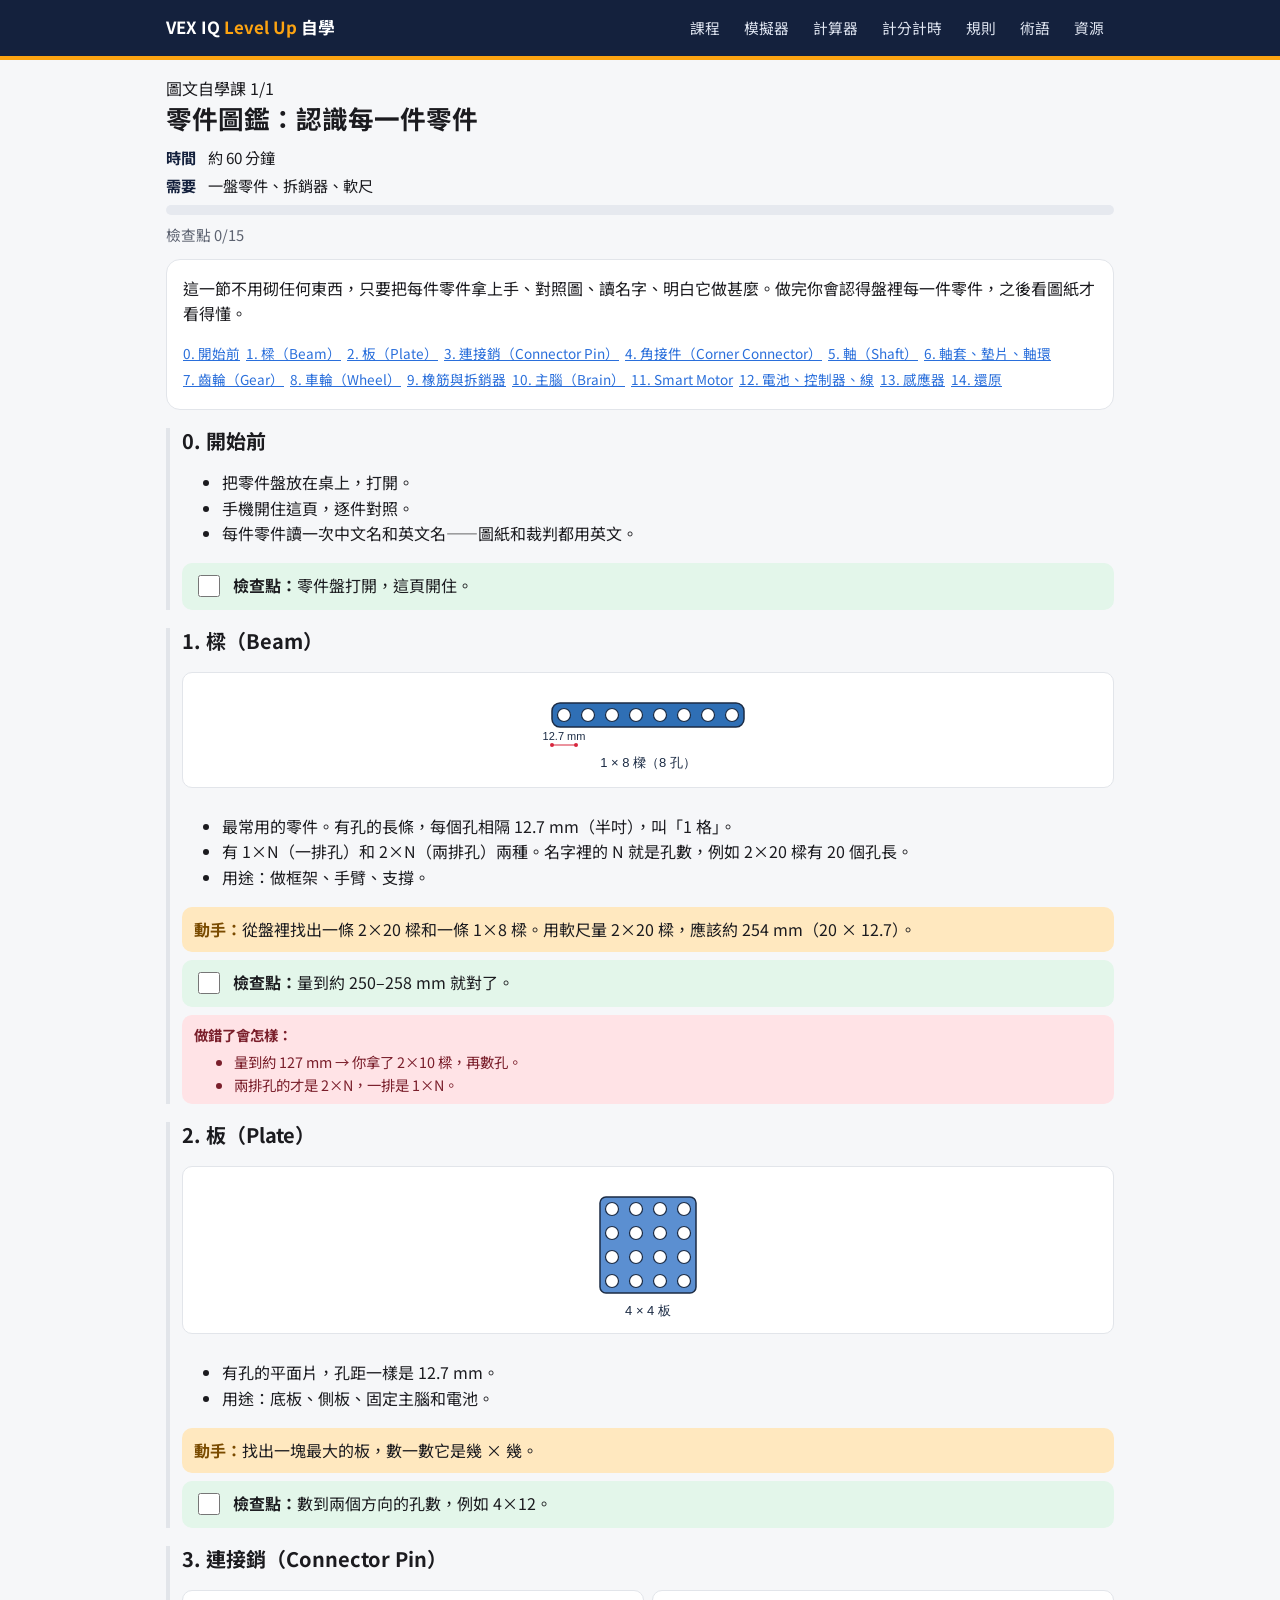
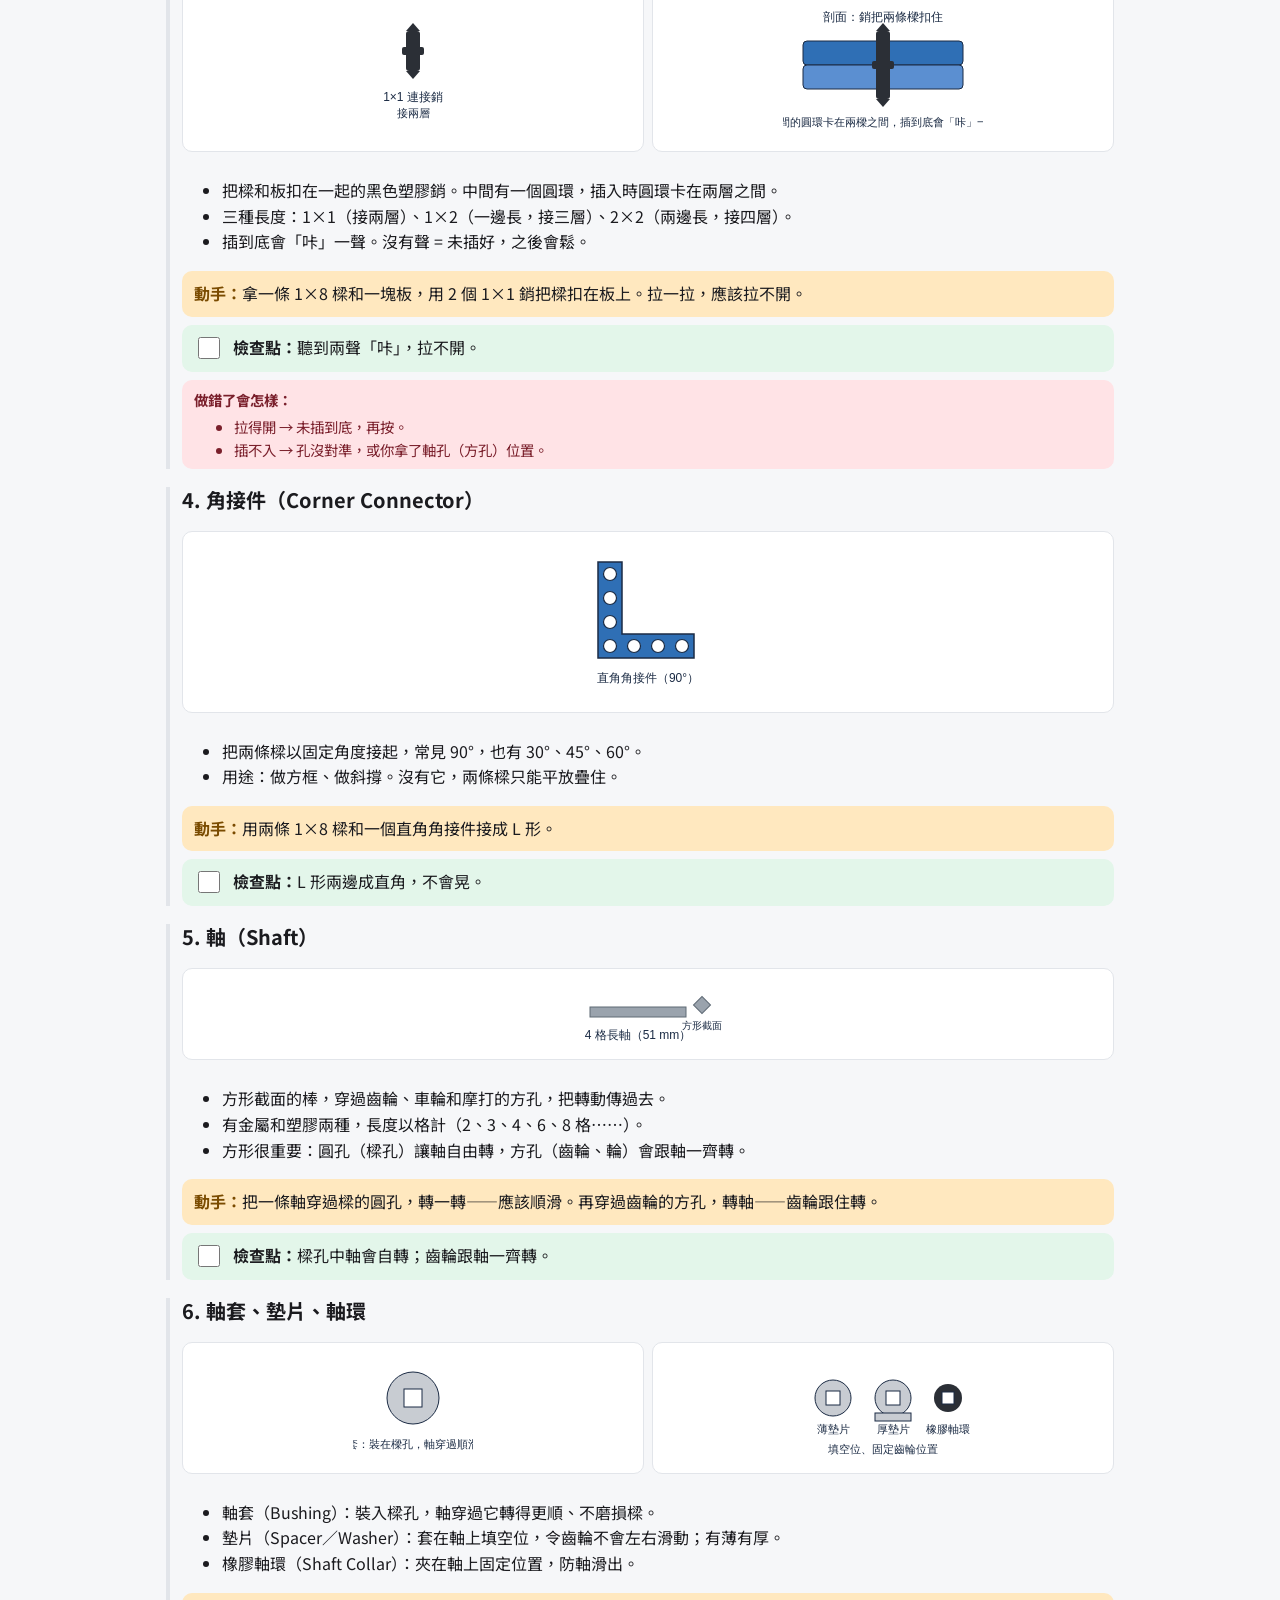
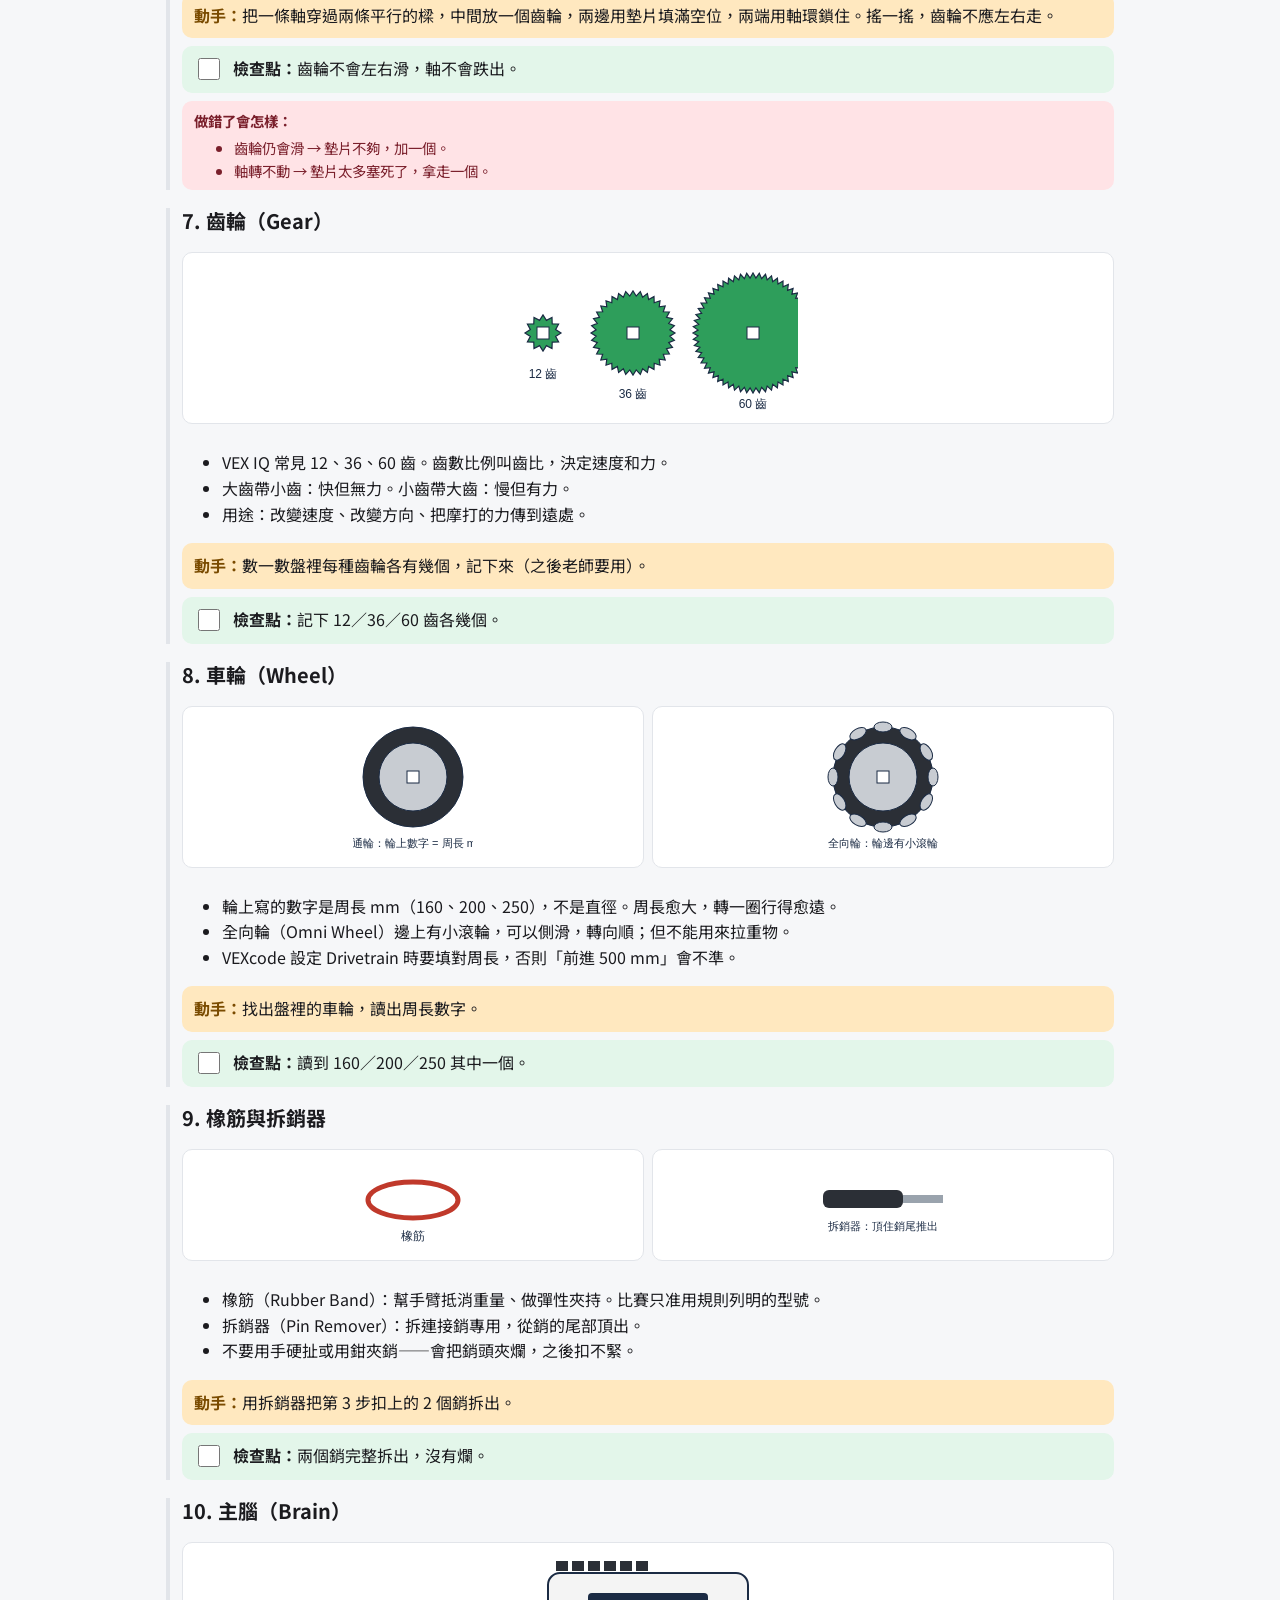
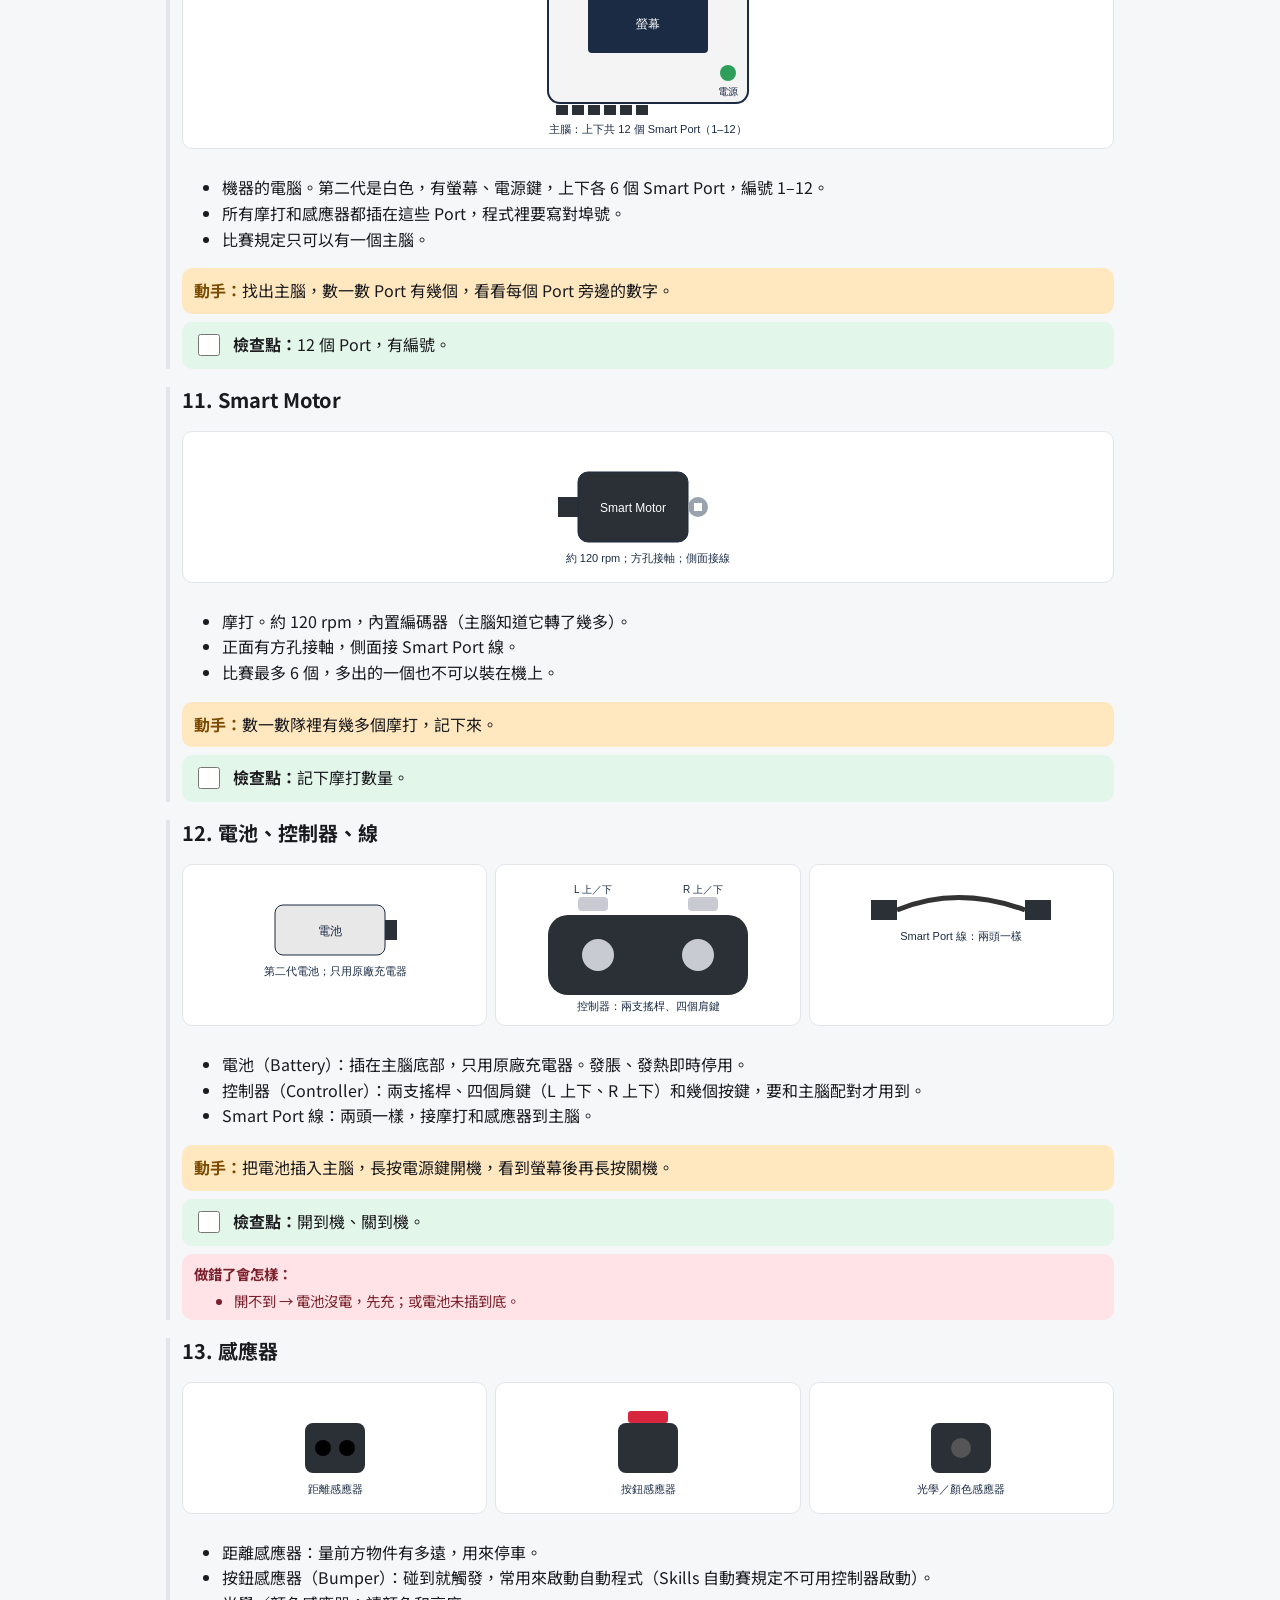
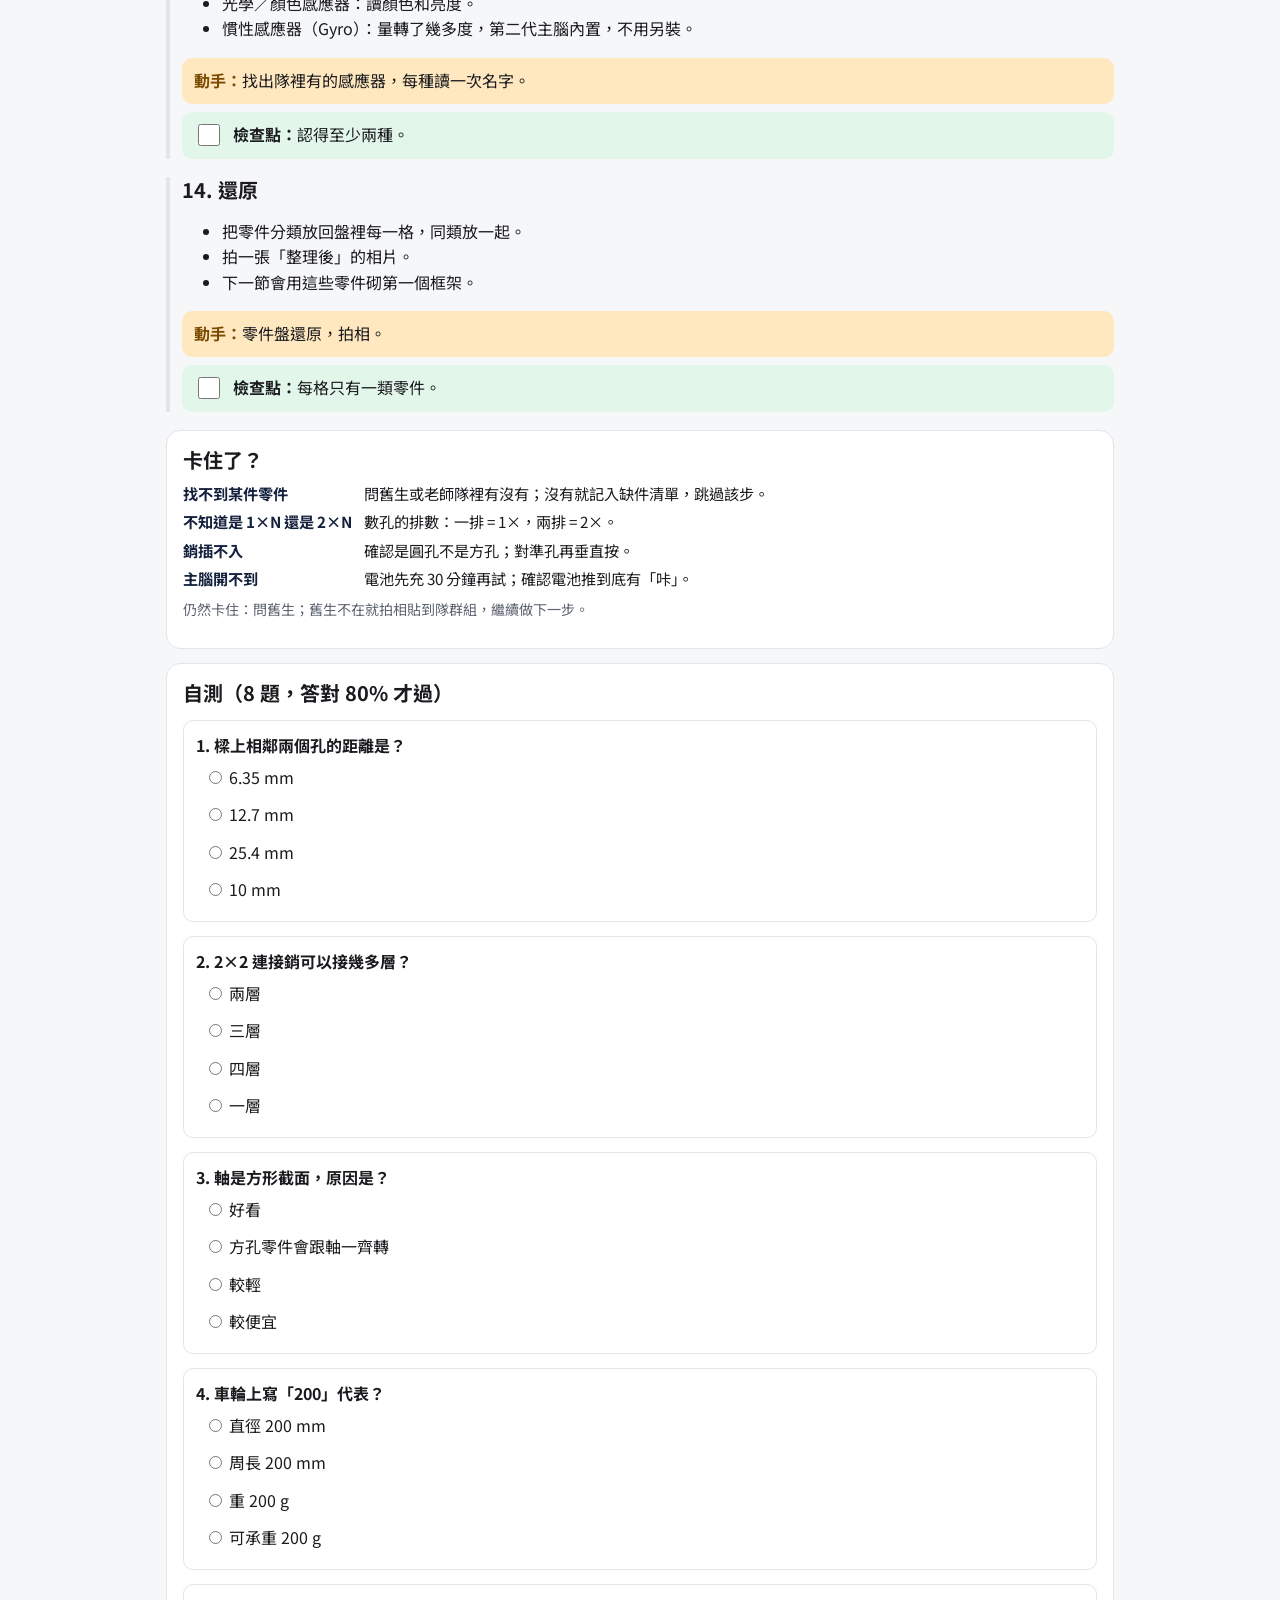
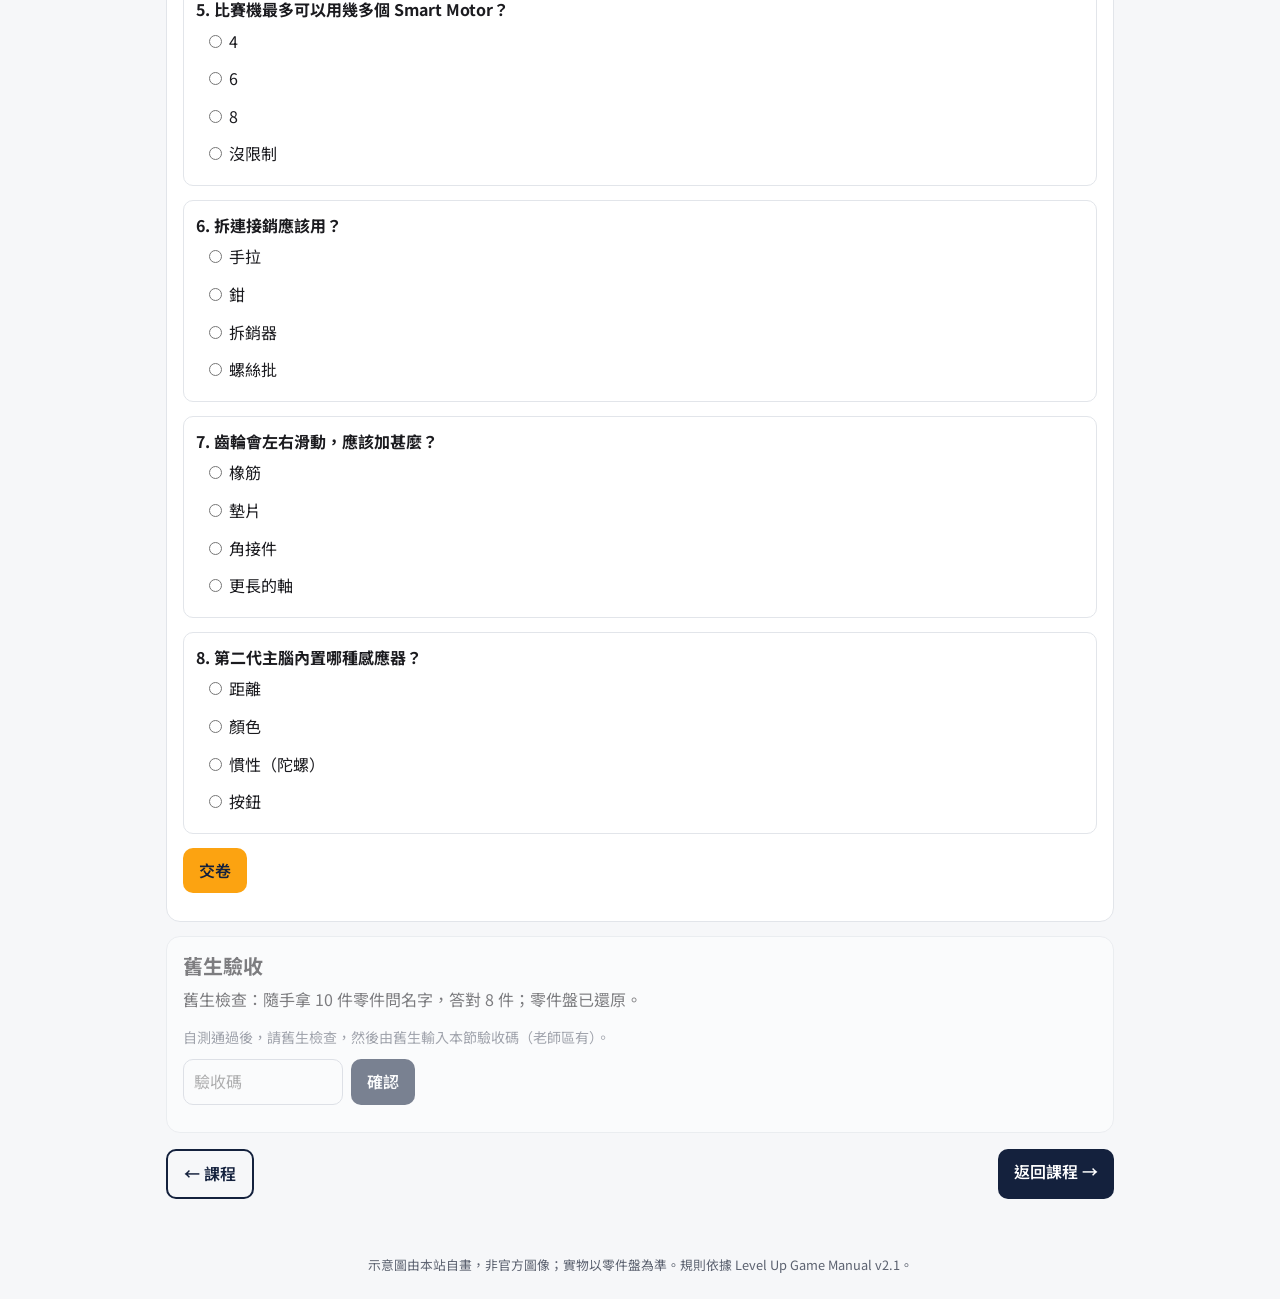
==== guide.html @ 44c91672 "圖文自學課樣板：第 1 節零件圖鑑（SVG 示意圖、檢查點、常見錯誤、自測、驗收碼解鎖）、AI 助教提示詞 Co-Authored-By: Claude Fable 5.1 <noreply@anth" ====
<!DOCTYPE html>
<html lang="zh-Hant">
<head>
<meta charset="utf-8">
<meta name="viewport" content="width=device-width, initial-scale=1">
<title>圖文自學課 · VEX IQ Level Up 自學</title>
<link rel="preconnect" href="https://fonts.googleapis.com">
<link href="https://fonts.googleapis.com/css2?family=Noto+Sans+TC:wght@400;600;800&display=swap" rel="stylesheet">
<link rel="stylesheet" href="assets/style.css">
<style>
.sec { border-left: 4px solid var(--line); padding-left: 12px; margin: 18px 0; }
.sec.done { border-color: var(--ok); }
.fig { background: #fff; border: 1px solid var(--line); border-radius: 10px; padding: 10px; margin: 10px 0; }
.fig img { max-width: 100%; display: block; margin: auto; border-radius: 6px; }
.fig .cap { font-size: .8rem; color: var(--muted); text-align: center; margin-top: 4px; }
.figrow { display: grid; grid-template-columns: 1fr; gap: 8px; }
@media (min-width: 640px) { .figrow.n2 { grid-template-columns: 1fr 1fr; } .figrow.n3 { grid-template-columns: 1fr 1fr 1fr; } }
.task { background: var(--yellow-soft); border-radius: 10px; padding: 10px 12px; margin: 8px 0; }
.task b { color: #7a4b00; }
.chk { display: flex; gap: 10px; align-items: flex-start; background: #e3f6ea; border-radius: 10px; padding: 10px 12px; margin: 8px 0; }
.chk input { width: 22px; height: 22px; margin-top: 2px; accent-color: var(--ok); flex-shrink: 0; }
.wrong { font-size: .9rem; color: #7a1f2b; background: #ffe3e6; border-radius: 10px; padding: 8px 12px; margin: 8px 0; }
.quiz-q { margin: 14px 0; padding: 12px; border: 1px solid var(--line); border-radius: 10px; background: #fff; }
.quiz-q label { display: block; padding: 6px 8px; border-radius: 8px; cursor: pointer; }
.quiz-q label:hover { background: #f1f3f7; }
.quiz-q.right { border-color: var(--ok); } .quiz-q.wrongq { border-color: var(--red); }
.quiz-q .exp { font-size: .9rem; color: var(--muted); margin-top: 6px; display: none; }
.quiz-q.graded .exp { display: block; }
.locked { opacity: .55; pointer-events: none; }
.badge { display: inline-block; background: var(--ok); color: #fff; border-radius: 999px; padding: 2px 10px; font-size: .85rem; }
details summary { cursor: pointer; font-weight: 600; }
.toc a { display: inline-block; margin: 2px 6px 2px 0; font-size: .85rem; }
</style>
</head>
<body>
<header id="topbar" class="topbar"></header>
<main id="page"></main>
<footer>示意圖由本站自畫，非官方圖像；實物以零件盤為準。規則依據 Level Up Game Manual v2.1。</footer>
<script src="assets/app.js"></script>
<script src="assets/parts-svg.js"></script>
<script src="assets/guide-data.js"></script>
<script>
(function () {
  var S = VQ.store, esc = VQ.esc;
  var id = new URLSearchParams(location.search).get('id') || 'g1';
  var G = null, gi = 0;
  GUIDE.forEach(function (g, i) { if (g.id === id) { G = g; gi = i; } });
  if (!G) { G = GUIDE[0]; gi = 0; id = G.id; }
  var pfx = 'guide.' + id + '.';
  document.title = esc(G.title) + ' · VEX IQ 自學';

  function fig(spec, cap) {
    if (!spec) return '';
    var fn = PSVG[spec[0]]; if (!fn) return '';
    return '<div class="fig">' + fn.apply(null, spec.slice(1)) + (cap ? '<div class="cap">' + esc(cap) + '</div>' : '') + '</div>';
  }
  function photo(name) {
    if (!name) return '';
    var src = 'images/' + id + '/' + name + '.jpg';
    return '<div class="fig photo" data-src="' + src + '" style="display:none"><img alt="實物相"><div class="cap">實物相</div></div>';
  }

  var done = 0;
  var html = '<span class="phase-tag">圖文自學課 ' + (gi + 1) + '/' + GUIDE.length + '</span><h1>' + esc(G.title) + '</h1>' +
    '<div class="kv"><b>時間</b><span>' + esc(G.time) + '</span><b>需要</b><span>' + esc(G.needs) + '</span></div>' +
    '<div class="progress-bar"><div id="pbar"></div></div><p class="muted" id="ptext"></p>' +
    '<section class="card"><p>' + esc(G.intro) + '</p><div class="toc">' + G.sections.map(function (s, i) { return '<a href="#s' + i + '">' + esc(s.h) + '</a>'; }).join('') + '</div></section>';

  G.sections.forEach(function (s, i) {
    var d = S.get(pfx + 'sec' + i, false); if (d) done++;
    var figs = [s.svg, s.svg2, s.svg3].filter(Boolean);
    html += '<section class="sec' + (d ? ' done' : '') + '" id="s' + i + '"><h2>' + esc(s.h) + '</h2>';
    if (figs.length) html += '<div class="figrow n' + figs.length + '">' + figs.map(function (f) { return fig(f); }).join('') + '</div>';
    html += photo(s.img);
    html += '<ul>' + (s.body || []).map(function (b) { return '<li>' + esc(b) + '</li>'; }).join('') + '</ul>';
    if (s.task) html += '<div class="task"><b>動手：</b>' + esc(s.task) + '</div>';
    html += '<div class="chk"><input type="checkbox" id="c' + i + '" data-i="' + i + '"' + (d ? ' checked' : '') + '><label for="c' + i + '"><b>檢查點：</b>' + esc(s.check) + '</label></div>';
    if (s.wrong) html += '<div class="wrong"><b>做錯了會怎樣：</b><ul style="margin:4px 0 0">' + s.wrong.map(function (w) { return '<li>' + esc(w) + '</li>'; }).join('') + '</ul></div>';
    html += '</section>';
  });

  html += '<section class="card"><h2>卡住了？</h2><div class="kv">' + G.stuck.map(function (k) { return '<b>' + esc(k[0]) + '</b><span>' + esc(k[1]) + '</span>'; }).join('') + '</div><p class="small muted" style="margin-top:8px">仍然卡住：問舊生；舊生不在就拍相貼到隊群組，繼續做下一步。</p></section>';

  // 自測
  var quizPassed = S.get(pfx + 'quiz', 0) >= 80;
  html += '<section class="card" id="quiz"><h2>自測（' + G.quiz.length + ' 題，答對 80% 才過）' + (quizPassed ? ' <span class="badge">已通過 ' + S.get(pfx + 'quiz', 0) + '%</span>' : '') + '</h2>';
  G.quiz.forEach(function (q, qi) {
    html += '<div class="quiz-q" data-q="' + qi + '"><b>' + (qi + 1) + '. ' + esc(q.q) + '</b>' + q.a.map(function (a, ai) { return '<label><input type="radio" name="q' + qi + '" value="' + ai + '"> ' + esc(a) + '</label>'; }).join('') + '<div class="exp"></div></div>';
  });
  html += '<div class="btnrow"><button class="btn yellow" id="grade">交卷</button><button class="btn ghost sm" id="retry" style="display:none">再做一次</button></div><p id="qresult" class="muted"></p></section>';

  // 驗收
  var verified = S.get(pfx + 'verified', false);
  html += '<section class="card' + (quizPassed ? '' : ' locked') + '" id="verify"><h2>舊生驗收' + (verified ? ' <span class="badge">已驗收</span>' : '') + '</h2><p>' + esc(G.verify) + '</p>' +
    (verified ? '' : '<p class="small muted">自測通過後，請舊生檢查，然後由舊生輸入本節驗收碼（老師區有）。</p><div style="display:flex;gap:8px"><input type="text" id="code" placeholder="驗收碼" style="max-width:160px"><button class="btn" id="vbtn">確認</button></div><p id="vmsg" class="small"></p>') + '</section>';

  var next = GUIDE[gi + 1];
  html += '<div class="pager">' + (gi > 0 ? '<a class="btn ghost" href="guide.html?id=' + GUIDE[gi - 1].id + '">← 上一節</a>' : '<a class="btn ghost" href="index.html">← 課程</a>') +
    (next ? '<a class="btn' + (verified ? '' : ' locked') + '" id="nextbtn" href="guide.html?id=' + next.id + '">' + (verified ? '下一節 →' : '驗收後解鎖下一節') + '</a>' : '<a class="btn" href="index.html">返回課程 →</a>') + '</div>';

  document.getElementById('page').innerHTML = html;

  // 實物相：有檔案才顯示
  document.querySelectorAll('.fig.photo').forEach(function (f) {
    var im = f.querySelector('img'); im.onload = function () { f.style.display = 'block'; }; im.src = f.getAttribute('data-src');
  });

  function prog() {
    var n = 0; G.sections.forEach(function (_, i) { if (S.get(pfx + 'sec' + i, false)) n++; });
    var pct = Math.round(n / G.sections.length * 100);
    document.getElementById('pbar').style.width = pct + '%';
    document.getElementById('ptext').textContent = '檢查點 ' + n + '/' + G.sections.length + (quizPassed ? '，自測已過' : '') + (verified ? '，已驗收' : '');
  }
  prog();
  document.getElementById('page').addEventListener('change', function (e) {
    if (e.target.type === 'checkbox' && e.target.hasAttribute('data-i')) {
      var i = e.target.getAttribute('data-i'); S.set(pfx + 'sec' + i, e.target.checked);
      document.getElementById('s' + i).classList.toggle('done', e.target.checked); prog();
    }
  });

  document.getElementById('grade').addEventListener('click', function () {
    var right = 0, unanswered = 0;
    G.quiz.forEach(function (q, qi) {
      var el = document.querySelector('.quiz-q[data-q="' + qi + '"]');
      var sel = el.querySelector('input:checked');
      el.classList.add('graded');
      if (!sel) { unanswered++; el.classList.add('wrongq'); el.querySelector('.exp').textContent = '未作答。' + q.e; return; }
      var ok = parseInt(sel.value, 10) === q.c;
      if (ok) right++;
      el.classList.add(ok ? 'right' : 'wrongq');
      el.querySelector('.exp').textContent = (ok ? '正確。' : '不對。正確答案：' + q.a[q.c] + '。') + q.e;
    });
    var pct = Math.round(right / G.quiz.length * 100);
    var best = Math.max(pct, S.get(pfx + 'quiz', 0)); S.set(pfx + 'quiz', best);
    document.getElementById('qresult').textContent = '答對 ' + right + '/' + G.quiz.length + '（' + pct + '%）' + (pct >= 80 ? ' — 通過！下面可以找舊生驗收。' : ' — 未夠 80%，看解釋後再做一次。');
    document.getElementById('retry').style.display = 'inline-block';
    if (pct >= 80) { quizPassed = true; document.getElementById('verify').classList.remove('locked'); prog(); }
    document.getElementById('quiz').scrollIntoView({ behavior: 'smooth' });
  });
  document.getElementById('retry').addEventListener('click', function () {
    document.querySelectorAll('.quiz-q').forEach(function (el) { el.classList.remove('graded', 'right', 'wrongq'); el.querySelectorAll('input').forEach(function (i) { i.checked = false; }); });
    document.getElementById('qresult').textContent = ''; this.style.display = 'none';
  });

  var vb = document.getElementById('vbtn');
  if (vb) vb.addEventListener('click', function () {
    var v = document.getElementById('code').value.trim();
    if (v === GUIDE_CODES[id]) { S.set(pfx + 'verified', true); location.reload(); }
    else document.getElementById('vmsg').textContent = '驗收碼不對。要由舊生輸入。';
  });
})();
</script>
</body>
</html>
---- assets/style.css ----
/* VEX IQ 自學網頁 — 共用樣式 */
:root {
  --navy: #14213d;
  --navy-2: #1f2f55;
  --yellow: #fca311;
  --yellow-soft: #ffe8bf;
  --red: #d7263d;
  --blue: #2a6fdb;
  --ink: #1b1b1f;
  --muted: #5c6270;
  --line: #e2e5ea;
  --bg: #f6f7f9;
  --card: #ffffff;
  --ok: #1f9d55;
  --radius: 14px;
  --font: "Noto Sans TC", "PingFang TC", "Microsoft JhengHei", system-ui, sans-serif;
}
* { box-sizing: border-box; }
html { -webkit-text-size-adjust: 100%; }
body {
  margin: 0;
  font-family: var(--font);
  color: var(--ink);
  background: var(--bg);
  line-height: 1.6;
  font-size: 16px;
}
a { color: var(--blue); }
h1, h2, h3 { line-height: 1.3; margin: 0 0 .4em; }
h1 { font-size: 1.6rem; }
h2 { font-size: 1.25rem; }
h3 { font-size: 1.05rem; }
p { margin: 0 0 .8em; }
code { background: #eef1f5; padding: 0 .3em; border-radius: 4px; font-size: .92em; }

/* 頂部 */
.topbar {
  background: var(--navy);
  color: #fff;
  position: sticky; top: 0; z-index: 20;
  border-bottom: 4px solid var(--yellow);
}
.topbar .inner {
  max-width: 980px; margin: 0 auto; padding: 10px 16px;
  display: flex; align-items: center; gap: 12px;
}
.topbar .brand { font-weight: 700; color: #fff; text-decoration: none; font-size: 1.05rem; white-space: nowrap; }
.topbar .brand span { color: var(--yellow); }
.topbar nav { margin-left: auto; display: flex; gap: 4px; overflow-x: auto; -webkit-overflow-scrolling: touch; }
.topbar nav a {
  color: #dfe5f1; text-decoration: none; padding: 6px 10px; border-radius: 8px; white-space: nowrap; font-size: .92rem;
}
.topbar nav a.active, .topbar nav a:hover { background: var(--navy-2); color: #fff; }

main { max-width: 980px; margin: 0 auto; padding: 16px; }
.hero {
  background: linear-gradient(135deg, var(--navy), var(--navy-2));
  color: #fff; border-radius: var(--radius); padding: 22px 18px; margin-bottom: 16px;
}
.hero h1 { color: #fff; }
.hero p { color: #d8deea; margin: 0; }
.hero .tag { display: inline-block; background: var(--yellow); color: var(--navy); font-weight: 700; padding: 2px 10px; border-radius: 999px; font-size: .85rem; margin-bottom: 8px; }

.card {
  background: var(--card); border: 1px solid var(--line); border-radius: var(--radius);
  padding: 16px; margin-bottom: 14px;
}
.card h2 { display: flex; align-items: center; gap: 8px; }
.card h2 .num { background: var(--yellow); color: var(--navy); border-radius: 8px; padding: 0 8px; font-size: .9rem; }
.muted { color: var(--muted); font-size: .92rem; }
.small { font-size: .88rem; }

.grid { display: grid; gap: 12px; grid-template-columns: 1fr; }
@media (min-width: 640px) { .grid.two { grid-template-columns: 1fr 1fr; } .grid.three { grid-template-columns: repeat(3, 1fr); } }

/* 課程地圖 */
.phase { margin-bottom: 18px; }
.phase h2 { color: var(--navy); border-left: 5px solid var(--yellow); padding-left: 10px; }
.lesson-link {
  display: flex; align-items: center; gap: 12px; text-decoration: none; color: var(--ink);
  background: var(--card); border: 1px solid var(--line); border-radius: 12px; padding: 12px 14px; margin-bottom: 8px;
}
.lesson-link:active { background: #f1f3f7; }
.lesson-link .n { width: 36px; height: 36px; border-radius: 50%; background: var(--navy); color: #fff; display: grid; place-items: center; font-weight: 700; flex-shrink: 0; }
.lesson-link.done .n { background: var(--ok); }
.lesson-link .t { flex: 1; }
.lesson-link .t small { display: block; color: var(--muted); }
.lesson-link .pct { font-size: .85rem; color: var(--muted); white-space: nowrap; }

/* 課堂頁 */
.lesson-head { display: flex; flex-wrap: wrap; gap: 8px; align-items: baseline; }
.lesson-head .phase-tag { background: var(--yellow-soft); color: #7a4b00; border-radius: 999px; padding: 2px 10px; font-size: .85rem; }
ul.clean { list-style: none; padding: 0; margin: 0; }
.check { display: flex; gap: 10px; align-items: flex-start; padding: 8px 0; border-bottom: 1px dashed var(--line); }
.check:last-child { border-bottom: 0; }
.check input[type=checkbox] { width: 22px; height: 22px; margin-top: 3px; flex-shrink: 0; accent-color: var(--ok); }
.check label { flex: 1; }
.check.done label { color: var(--muted); text-decoration: line-through; }
.step-link { display: inline-block; margin-left: 6px; font-size: .88rem; }

textarea, input[type=text], input[type=number], select {
  font: inherit; width: 100%; padding: 8px 10px; border: 1px solid #c9ced8; border-radius: 10px; background: #fff; color: var(--ink);
}
textarea { min-height: 72px; resize: vertical; }
input[type=number] { max-width: 140px; }
label.field { display: block; margin-bottom: 10px; font-weight: 600; font-size: .95rem; }
label.field > span { display: block; font-weight: 400; color: var(--muted); font-size: .85rem; }
table { width: 100%; border-collapse: collapse; font-size: .92rem; }
th, td { border: 1px solid var(--line); padding: 6px 8px; text-align: left; vertical-align: top; }
th { background: #eef1f5; }
td input, td select { padding: 6px 8px; border-radius: 8px; }
.table-scroll { overflow-x: auto; }

.btn {
  display: inline-block; background: var(--navy); color: #fff; border: 0; border-radius: 10px;
  padding: 10px 16px; font: inherit; font-weight: 600; cursor: pointer; text-decoration: none;
}
.btn.yellow { background: var(--yellow); color: var(--navy); }
.btn.ghost { background: transparent; color: var(--navy); border: 2px solid var(--navy); }
.btn.sm { padding: 6px 12px; font-size: .9rem; }
.btn:active { transform: translateY(1px); }
.btnrow { display: flex; flex-wrap: wrap; gap: 8px; margin-top: 10px; }
.pager { display: flex; justify-content: space-between; gap: 8px; margin: 16px 0; }

.notice { background: var(--yellow-soft); border-left: 5px solid var(--yellow); padding: 10px 12px; border-radius: 8px; margin: 10px 0; font-size: .92rem; }
.notice.warn { background: #ffe3e6; border-color: var(--red); }
.notice.good { background: #e3f6ea; border-color: var(--ok); }

.pill { display: inline-block; padding: 1px 8px; border-radius: 999px; font-size: .8rem; background: #eef1f5; color: var(--muted); margin-right: 4px; }
.kv { display: grid; grid-template-columns: auto 1fr; gap: 4px 12px; font-size: .95rem; }
.kv b { color: var(--navy); }

.progress-bar { height: 10px; background: #e6e9ef; border-radius: 999px; overflow: hidden; margin: 8px 0; }
.progress-bar > div { height: 100%; background: var(--ok); width: 0; transition: width .3s; }

footer { text-align: center; color: var(--muted); font-size: .8rem; padding: 24px 16px; }

/* 模擬器 */
.sim-wrap { position: relative; }
#field { width: 100%; height: auto; display: block; background: #d9dde3; border-radius: 10px; touch-action: none; }
.sim-hud { display: flex; flex-wrap: wrap; gap: 8px; margin: 10px 0; align-items: center; }
.sim-hud .box { background: var(--card); border: 1px solid var(--line); border-radius: 10px; padding: 6px 12px; font-size: .95rem; }
.sim-hud .box b { font-size: 1.2rem; color: var(--navy); }
.sim-hud .box.alert { background: #ffe3e6; border-color: var(--red); color: var(--red); }
.pad { display: grid; grid-template-columns: repeat(3, 64px); grid-template-rows: repeat(3, 64px); gap: 6px; justify-content: center; }
.pad button, .actions button {
  font: inherit; font-size: 1.3rem; font-weight: 700; border: 0; border-radius: 12px; background: var(--navy); color: #fff;
  touch-action: none; user-select: none; -webkit-user-select: none;
}
.pad button:active, .pad button.on { background: var(--yellow); color: var(--navy); }
.pad .blank { background: transparent; }
.actions { display: grid; grid-template-columns: repeat(3, 1fr); gap: 6px; }
.actions button { height: 64px; font-size: 1rem; }
.actions button.pick { background: var(--ok); }
.actions button.drop { background: var(--red); }
.actions button.load { background: var(--blue); }
.sim-controls { display: grid; grid-template-columns: 1fr; gap: 12px; margin-top: 10px; }
@media (min-width: 640px) { .sim-controls { grid-template-columns: 220px 1fr; align-items: center; } }
.sim-config { display: grid; grid-template-columns: repeat(auto-fill, minmax(150px, 1fr)); gap: 8px; }
.sim-config label { font-size: .85rem; color: var(--muted); display: block; }
.sim-config input, .sim-config select { width: 100%; max-width: none; }
.log { font-family: ui-monospace, Menlo, Consolas, monospace; font-size: .82rem; background: #f1f3f7; border-radius: 8px; padding: 8px; max-height: 180px; overflow: auto; white-space: pre-wrap; }

/* 計時器 */
.big-timer { font-size: 4rem; font-weight: 800; text-align: center; color: var(--navy); font-variant-numeric: tabular-nums; }
.big-timer.switch { color: var(--yellow); }
.big-timer.end { color: var(--red); }
.score-row { display: grid; grid-template-columns: 1fr auto auto auto; align-items: center; gap: 8px; padding: 8px 0; border-bottom: 1px dashed var(--line); }
.score-row .cnt { font-size: 1.4rem; font-weight: 700; min-width: 2ch; text-align: center; }
.score-row button { width: 44px; height: 44px; font-size: 1.3rem; border-radius: 10px; border: 0; background: var(--navy); color: #fff; }
.total { font-size: 2.2rem; font-weight: 800; color: var(--navy); text-align: right; }

/* 計算器結果 */
.result { padding: 10px 12px; border-radius: 10px; margin-bottom: 8px; border: 1px solid var(--line); background: #fff; }
.result.ok { border-color: var(--ok); background: #e3f6ea; }
.result.bad { border-color: var(--red); background: #ffe3e6; }
.result.warn { border-color: var(--yellow); background: var(--yellow-soft); }
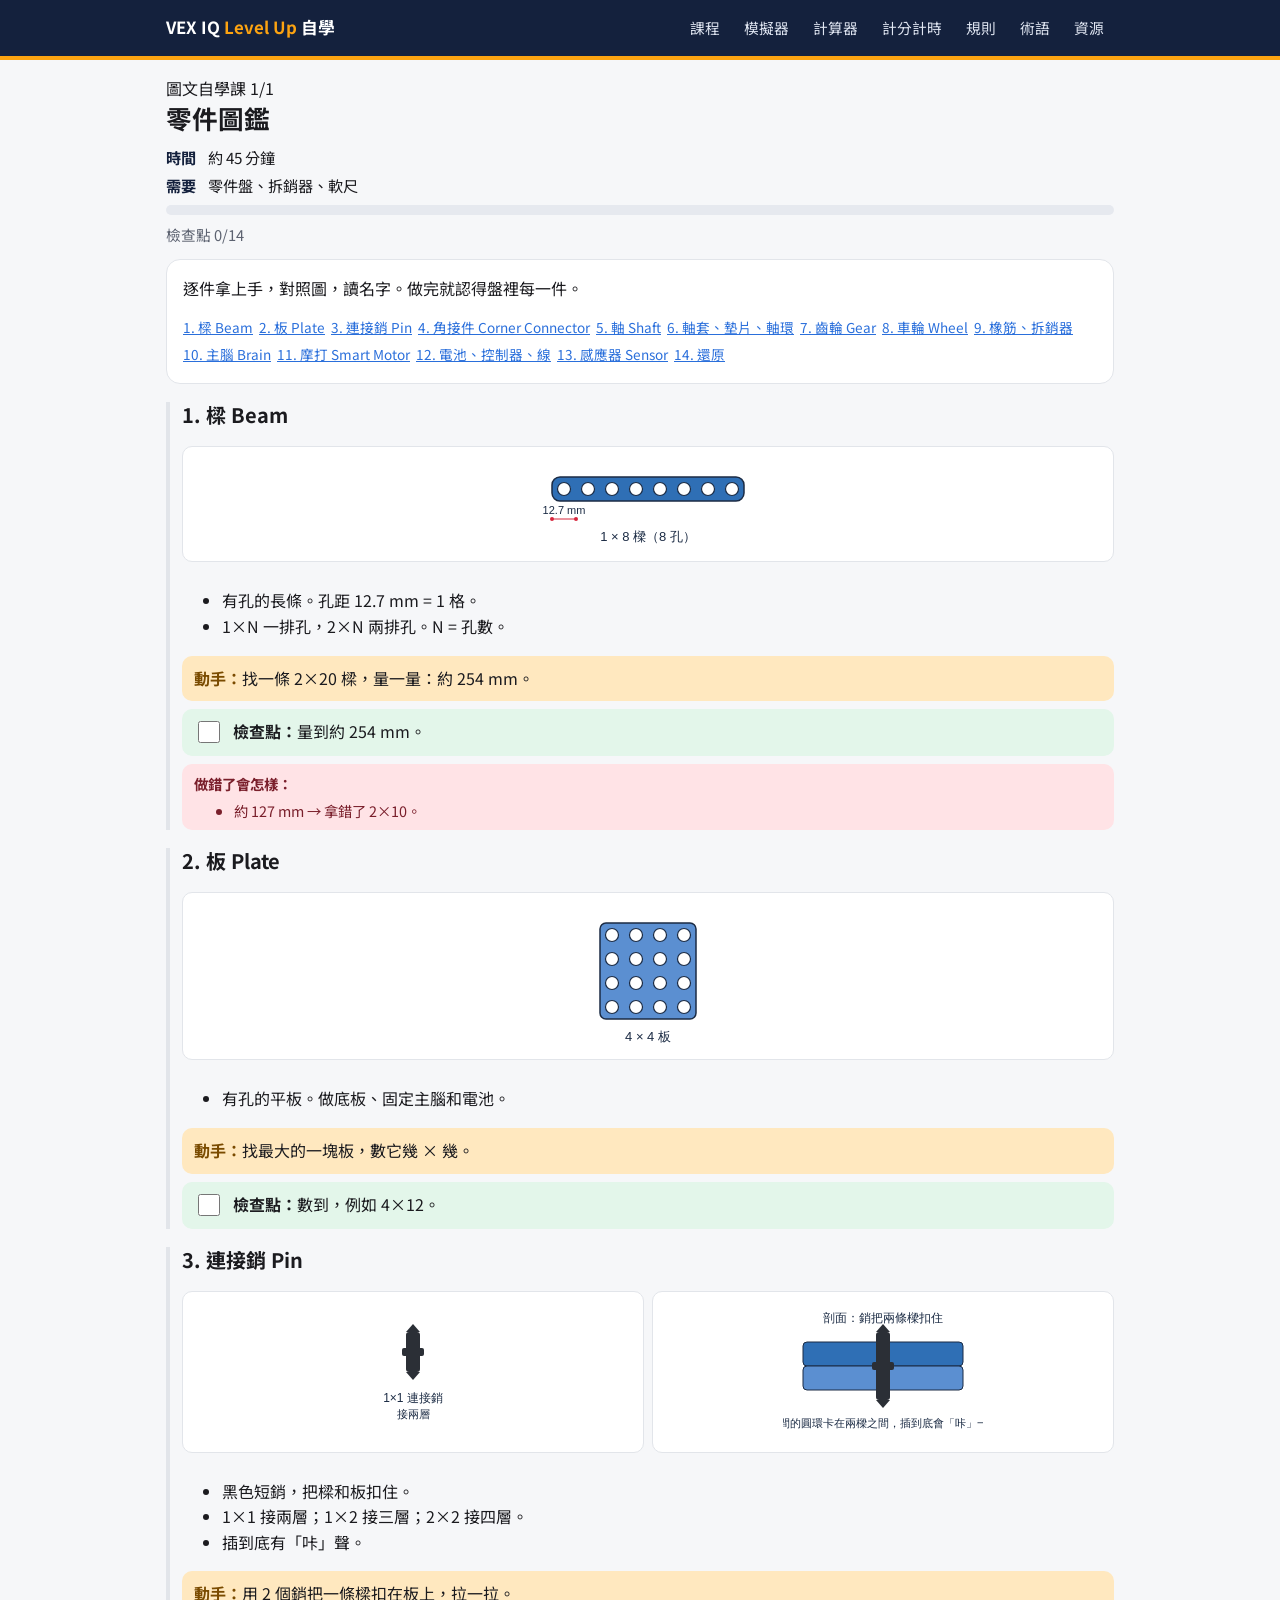
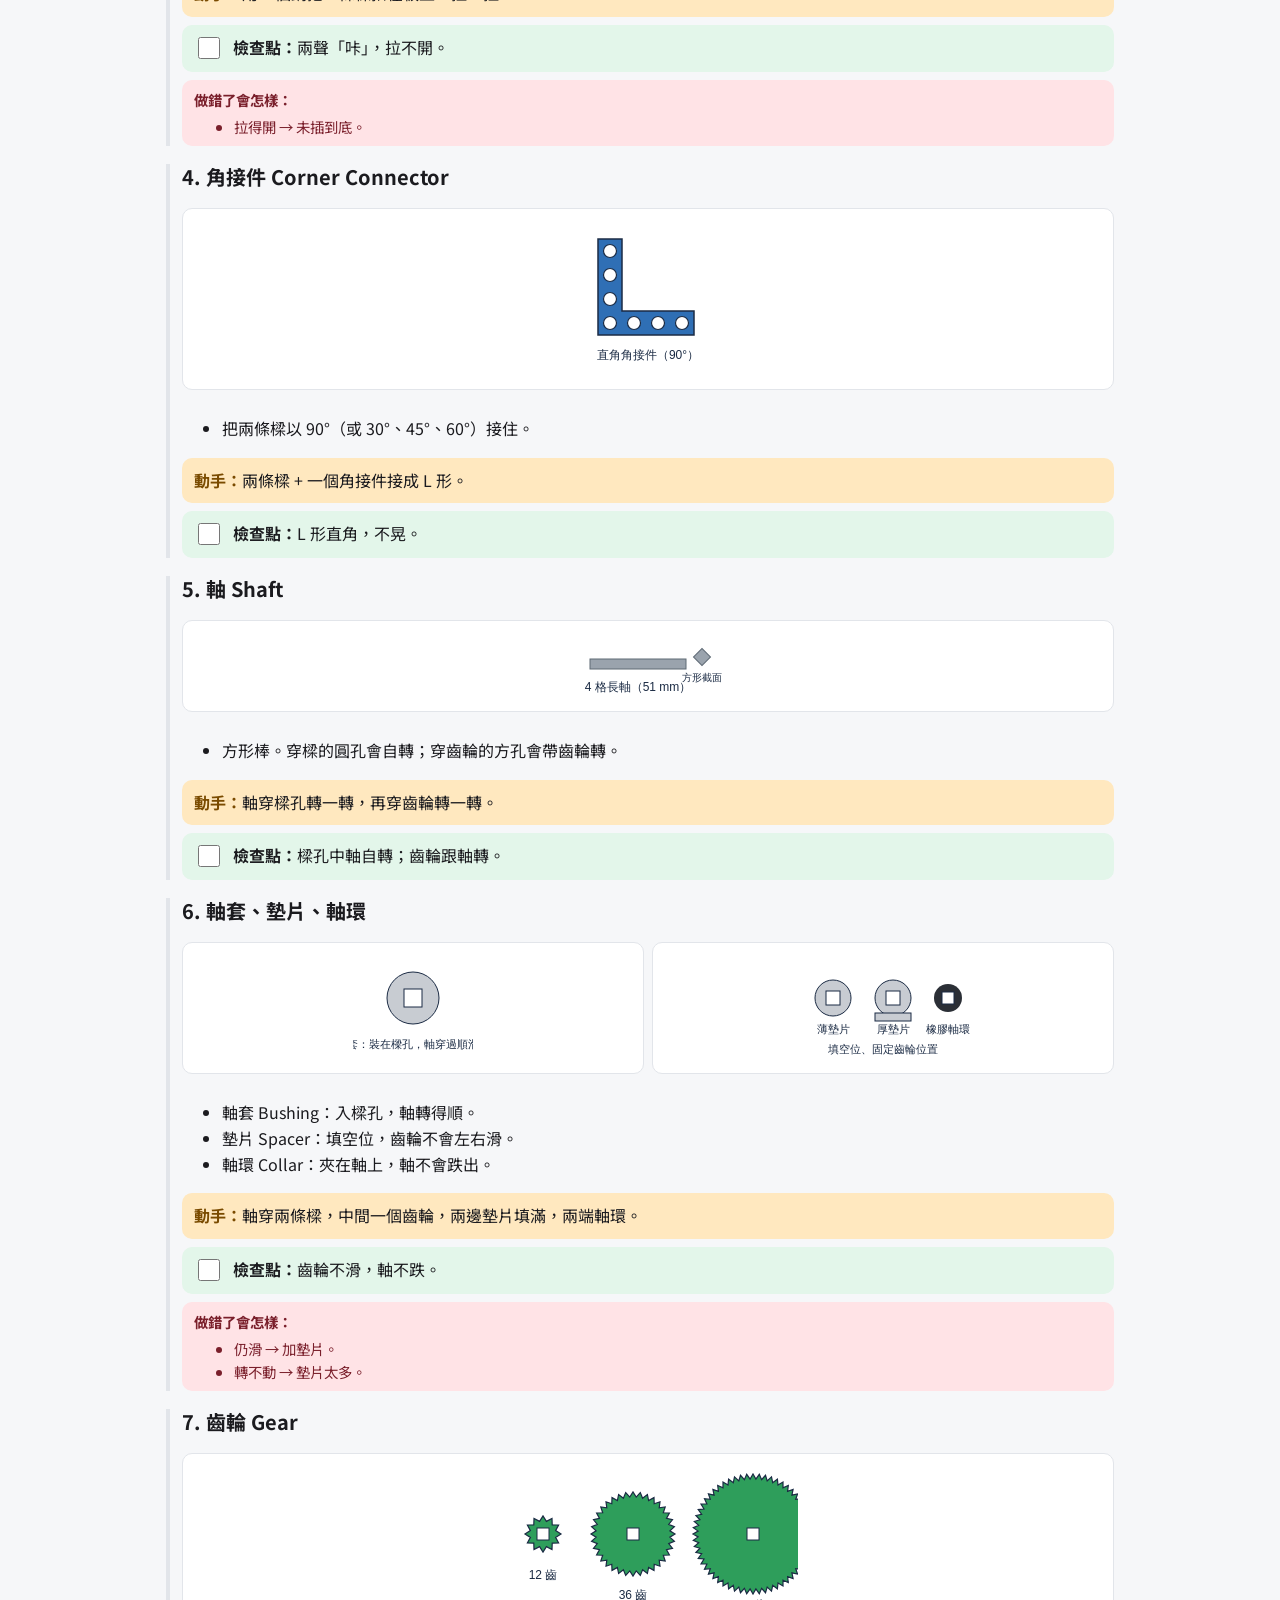
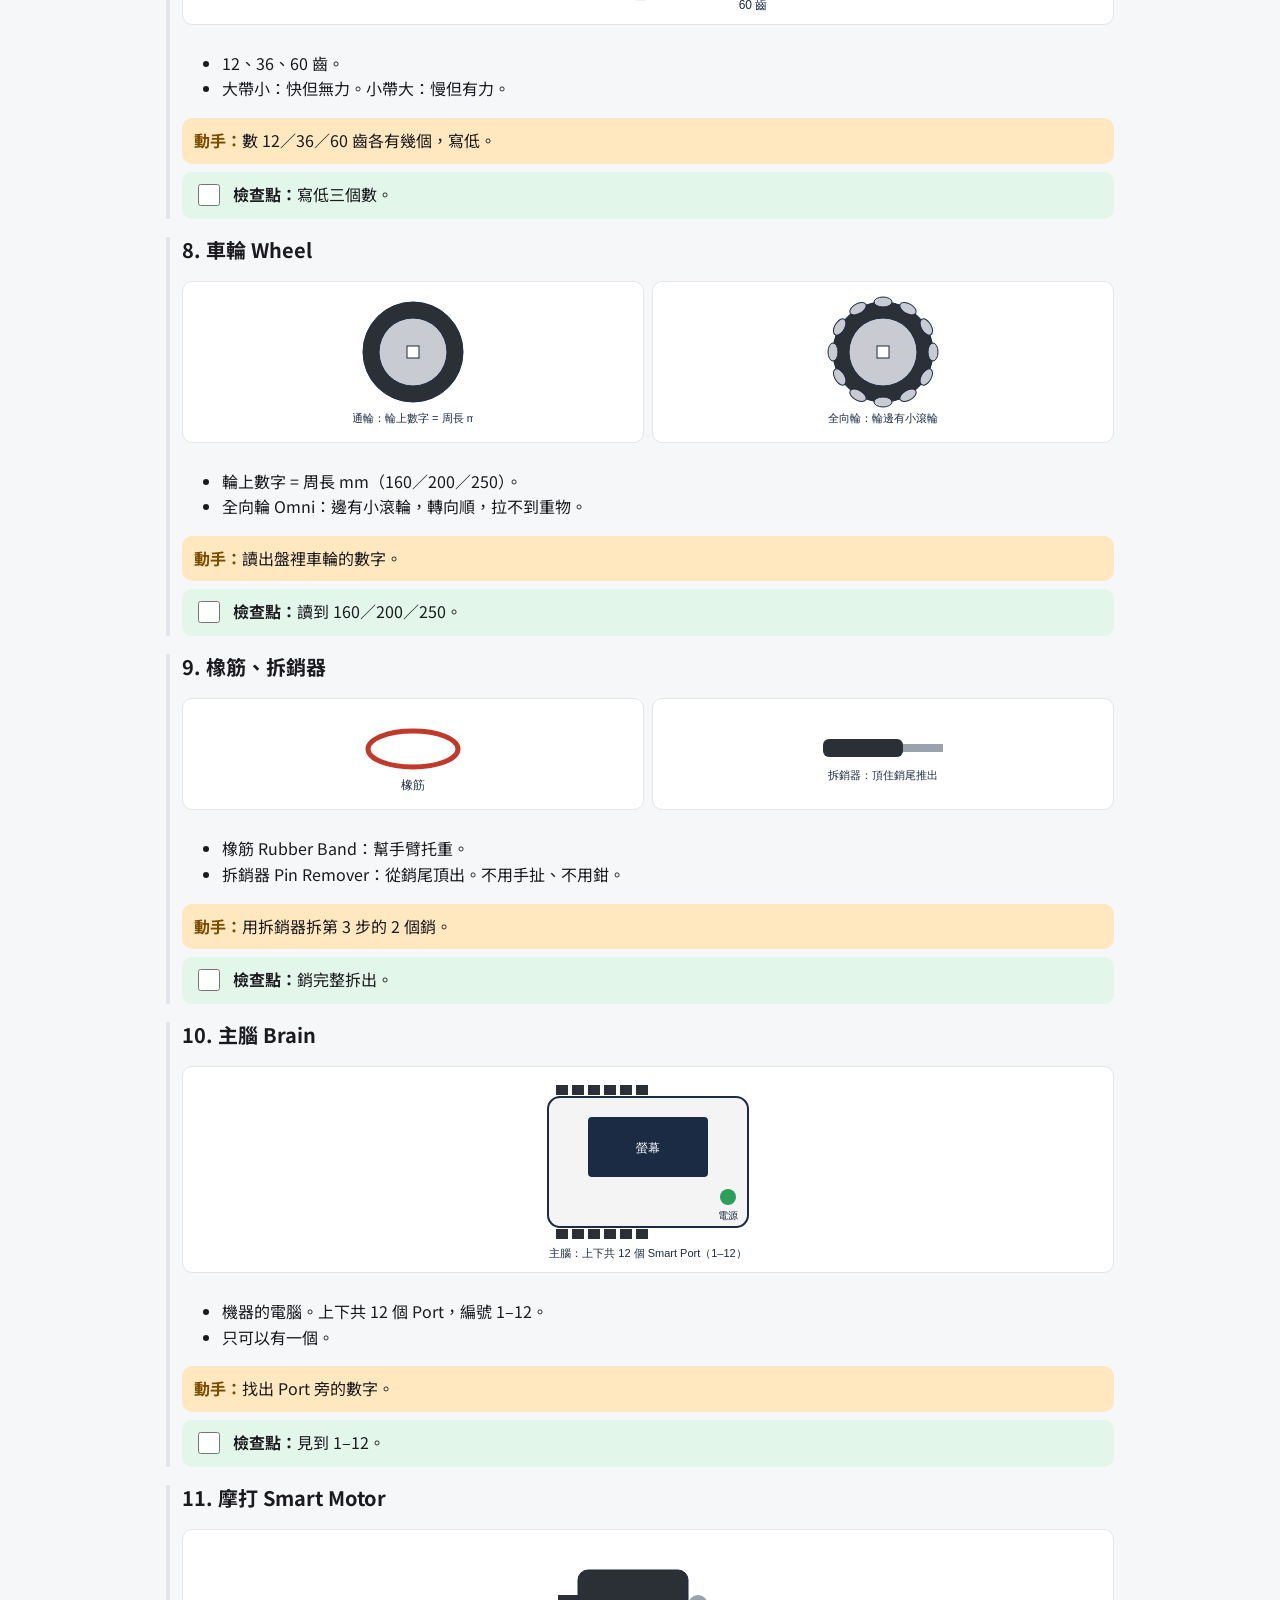
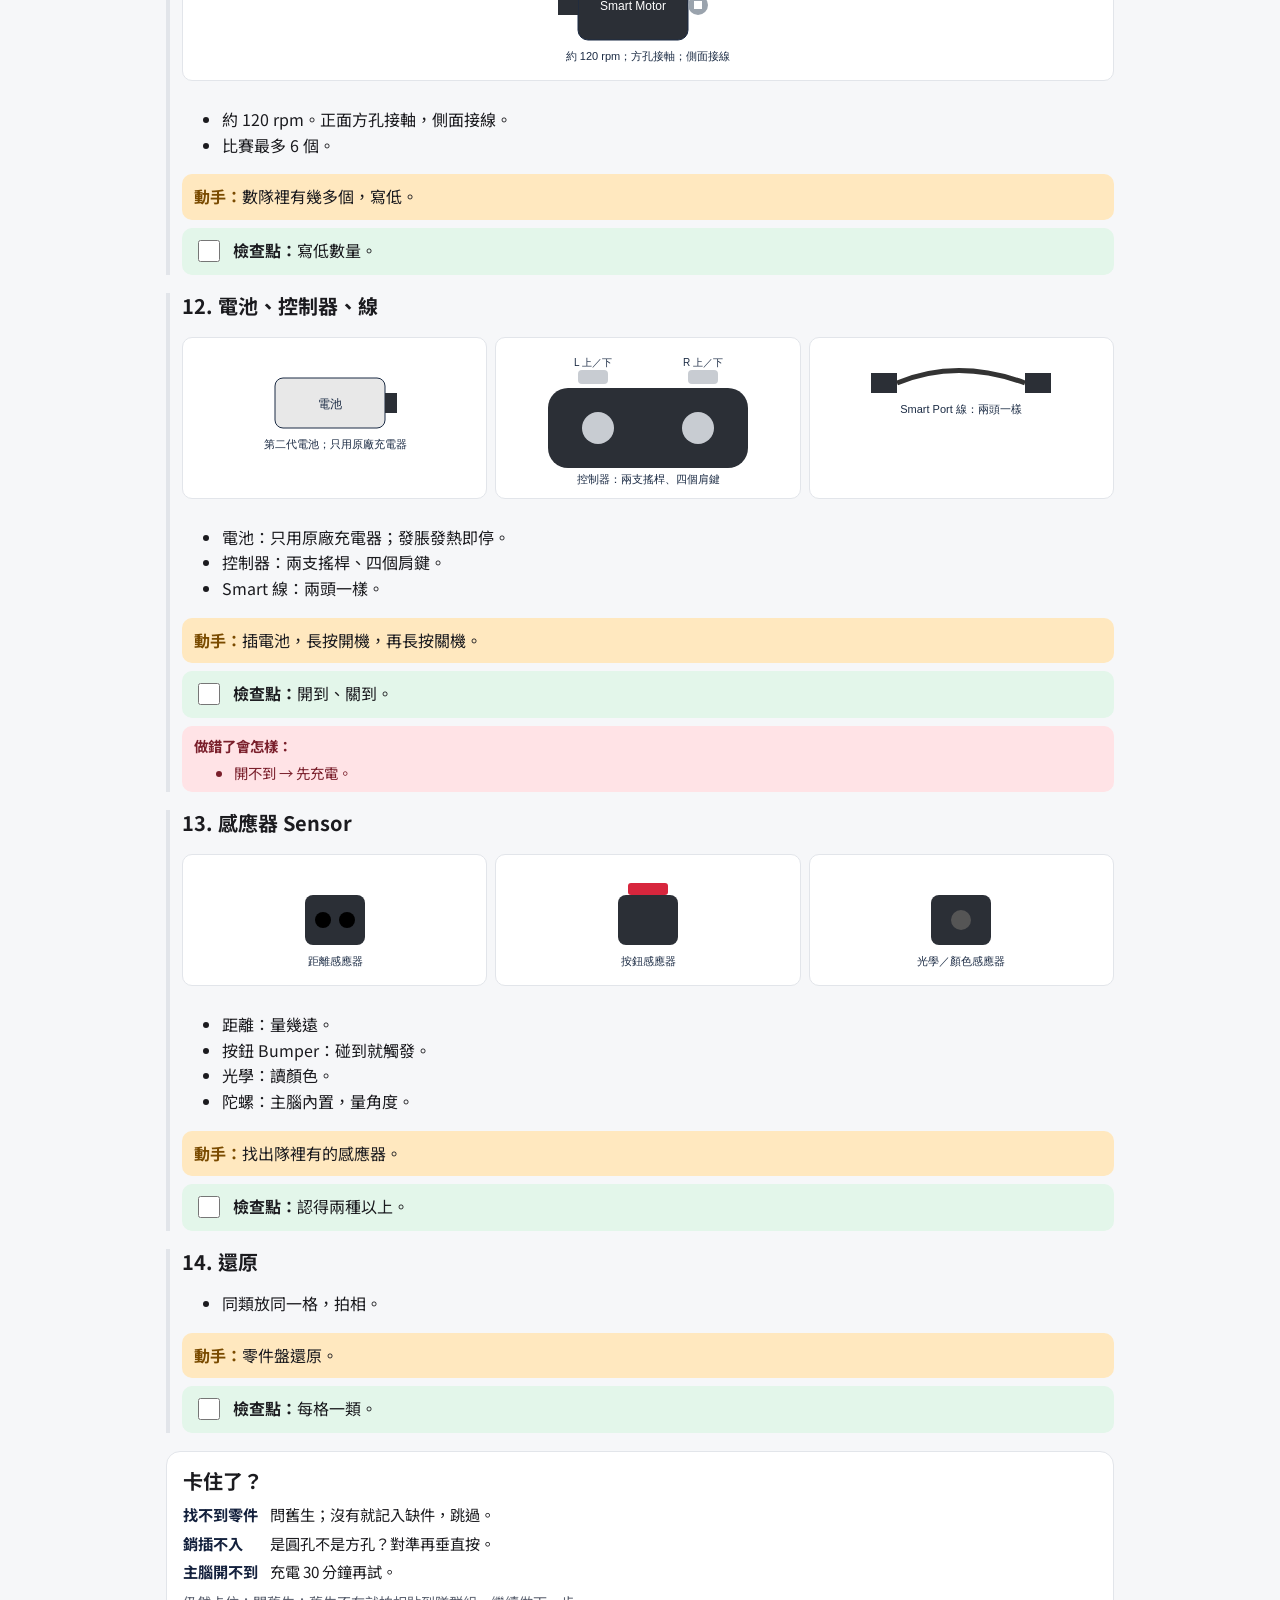
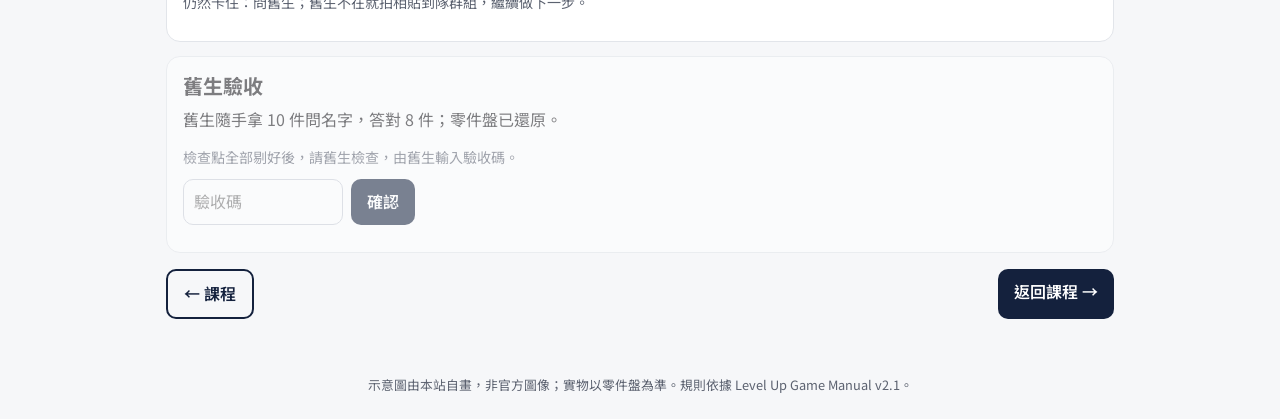
==== commit f57735dd: "精簡第 1 節文字，移除自測題，檢查點全剔即可驗收 Co-Authored-By: Claude Fable 5.1 <noreply@anthropic.com> Claude-Session: h" ====
--- a/guide.html
+++ b/guide.html
@@ -81,18 +81,11 @@
 
   html += '<section class="card"><h2>卡住了？</h2><div class="kv">' + G.stuck.map(function (k) { return '<b>' + esc(k[0]) + '</b><span>' + esc(k[1]) + '</span>'; }).join('') + '</div><p class="small muted" style="margin-top:8px">仍然卡住：問舊生；舊生不在就拍相貼到隊群組，繼續做下一步。</p></section>';
 
-  // 自測
-  var quizPassed = S.get(pfx + 'quiz', 0) >= 80;
-  html += '<section class="card" id="quiz"><h2>自測（' + G.quiz.length + ' 題，答對 80% 才過）' + (quizPassed ? ' <span class="badge">已通過 ' + S.get(pfx + 'quiz', 0) + '%</span>' : '') + '</h2>';
-  G.quiz.forEach(function (q, qi) {
-    html += '<div class="quiz-q" data-q="' + qi + '"><b>' + (qi + 1) + '. ' + esc(q.q) + '</b>' + q.a.map(function (a, ai) { return '<label><input type="radio" name="q' + qi + '" value="' + ai + '"> ' + esc(a) + '</label>'; }).join('') + '<div class="exp"></div></div>';
-  });
-  html += '<div class="btnrow"><button class="btn yellow" id="grade">交卷</button><button class="btn ghost sm" id="retry" style="display:none">再做一次</button></div><p id="qresult" class="muted"></p></section>';
-
   // 驗收
   var verified = S.get(pfx + 'verified', false);
-  html += '<section class="card' + (quizPassed ? '' : ' locked') + '" id="verify"><h2>舊生驗收' + (verified ? ' <span class="badge">已驗收</span>' : '') + '</h2><p>' + esc(G.verify) + '</p>' +
-    (verified ? '' : '<p class="small muted">自測通過後，請舊生檢查，然後由舊生輸入本節驗收碼（老師區有）。</p><div style="display:flex;gap:8px"><input type="text" id="code" placeholder="驗收碼" style="max-width:160px"><button class="btn" id="vbtn">確認</button></div><p id="vmsg" class="small"></p>') + '</section>';
+  var allChecked = done === G.sections.length;
+  html += '<section class="card' + (allChecked || verified ? '' : ' locked') + '" id="verify"><h2>舊生驗收' + (verified ? ' <span class="badge">已驗收</span>' : '') + '</h2><p>' + esc(G.verify) + '</p>' +
+    (verified ? '' : '<p class="small muted">檢查點全部剔好後，請舊生檢查，由舊生輸入驗收碼。</p><div style="display:flex;gap:8px"><input type="text" id="code" placeholder="驗收碼" style="max-width:160px"><button class="btn" id="vbtn">確認</button></div><p id="vmsg" class="small"></p>') + '</section>';
 
   var next = GUIDE[gi + 1];
   html += '<div class="pager">' + (gi > 0 ? '<a class="btn ghost" href="guide.html?id=' + GUIDE[gi - 1].id + '">← 上一節</a>' : '<a class="btn ghost" href="index.html">← 課程</a>') +
@@ -109,45 +102,23 @@
     var n = 0; G.sections.forEach(function (_, i) { if (S.get(pfx + 'sec' + i, false)) n++; });
     var pct = Math.round(n / G.sections.length * 100);
     document.getElementById('pbar').style.width = pct + '%';
-    document.getElementById('ptext').textContent = '檢查點 ' + n + '/' + G.sections.length + (quizPassed ? '，自測已過' : '') + (verified ? '，已驗收' : '');
+    document.getElementById('ptext').textContent = '檢查點 ' + n + '/' + G.sections.length + '' + (verified ? '，已驗收' : '');
   }
   prog();
   document.getElementById('page').addEventListener('change', function (e) {
     if (e.target.type === 'checkbox' && e.target.hasAttribute('data-i')) {
       var i = e.target.getAttribute('data-i'); S.set(pfx + 'sec' + i, e.target.checked);
       document.getElementById('s' + i).classList.toggle('done', e.target.checked); prog();
+      var n = 0; G.sections.forEach(function (_, k) { if (S.get(pfx + 'sec' + k, false)) n++; });
+      document.getElementById('verify').classList.toggle('locked', n < G.sections.length && !verified);
     }
-  });
-
-  document.getElementById('grade').addEventListener('click', function () {
-    var right = 0, unanswered = 0;
-    G.quiz.forEach(function (q, qi) {
-      var el = document.querySelector('.quiz-q[data-q="' + qi + '"]');
-      var sel = el.querySelector('input:checked');
-      el.classList.add('graded');
-      if (!sel) { unanswered++; el.classList.add('wrongq'); el.querySelector('.exp').textContent = '未作答。' + q.e; return; }
-      var ok = parseInt(sel.value, 10) === q.c;
-      if (ok) right++;
-      el.classList.add(ok ? 'right' : 'wrongq');
-      el.querySelector('.exp').textContent = (ok ? '正確。' : '不對。正確答案：' + q.a[q.c] + '。') + q.e;
-    });
-    var pct = Math.round(right / G.quiz.length * 100);
-    var best = Math.max(pct, S.get(pfx + 'quiz', 0)); S.set(pfx + 'quiz', best);
-    document.getElementById('qresult').textContent = '答對 ' + right + '/' + G.quiz.length + '（' + pct + '%）' + (pct >= 80 ? ' — 通過！下面可以找舊生驗收。' : ' — 未夠 80%，看解釋後再做一次。');
-    document.getElementById('retry').style.display = 'inline-block';
-    if (pct >= 80) { quizPassed = true; document.getElementById('verify').classList.remove('locked'); prog(); }
-    document.getElementById('quiz').scrollIntoView({ behavior: 'smooth' });
-  });
-  document.getElementById('retry').addEventListener('click', function () {
-    document.querySelectorAll('.quiz-q').forEach(function (el) { el.classList.remove('graded', 'right', 'wrongq'); el.querySelectorAll('input').forEach(function (i) { i.checked = false; }); });
-    document.getElementById('qresult').textContent = ''; this.style.display = 'none';
   });
 
   var vb = document.getElementById('vbtn');
   if (vb) vb.addEventListener('click', function () {
     var v = document.getElementById('code').value.trim();
     if (v === GUIDE_CODES[id]) { S.set(pfx + 'verified', true); location.reload(); }
-    else document.getElementById('vmsg').textContent = '驗收碼不對。要由舊生輸入。';
+    else document.getElementById('vmsg').textContent = '驗收碼不對。';
   });
 })();
 </script>
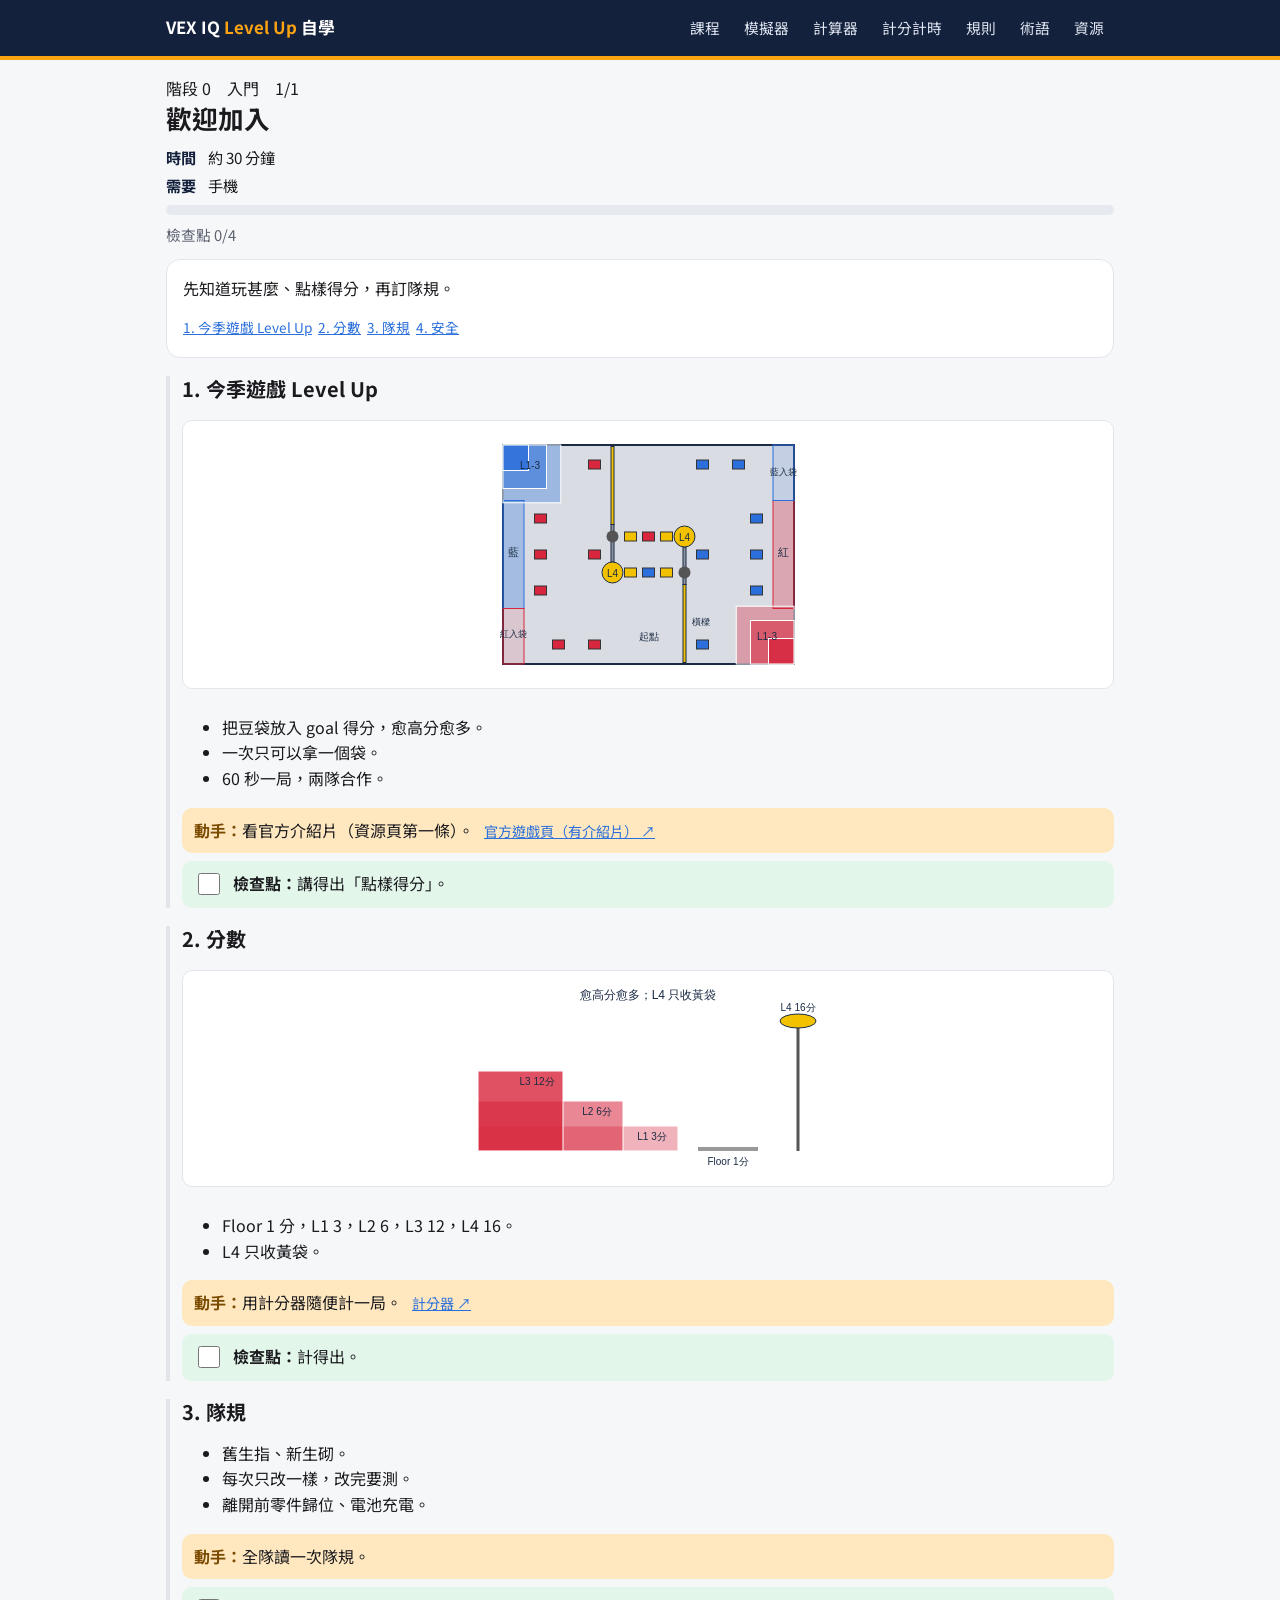
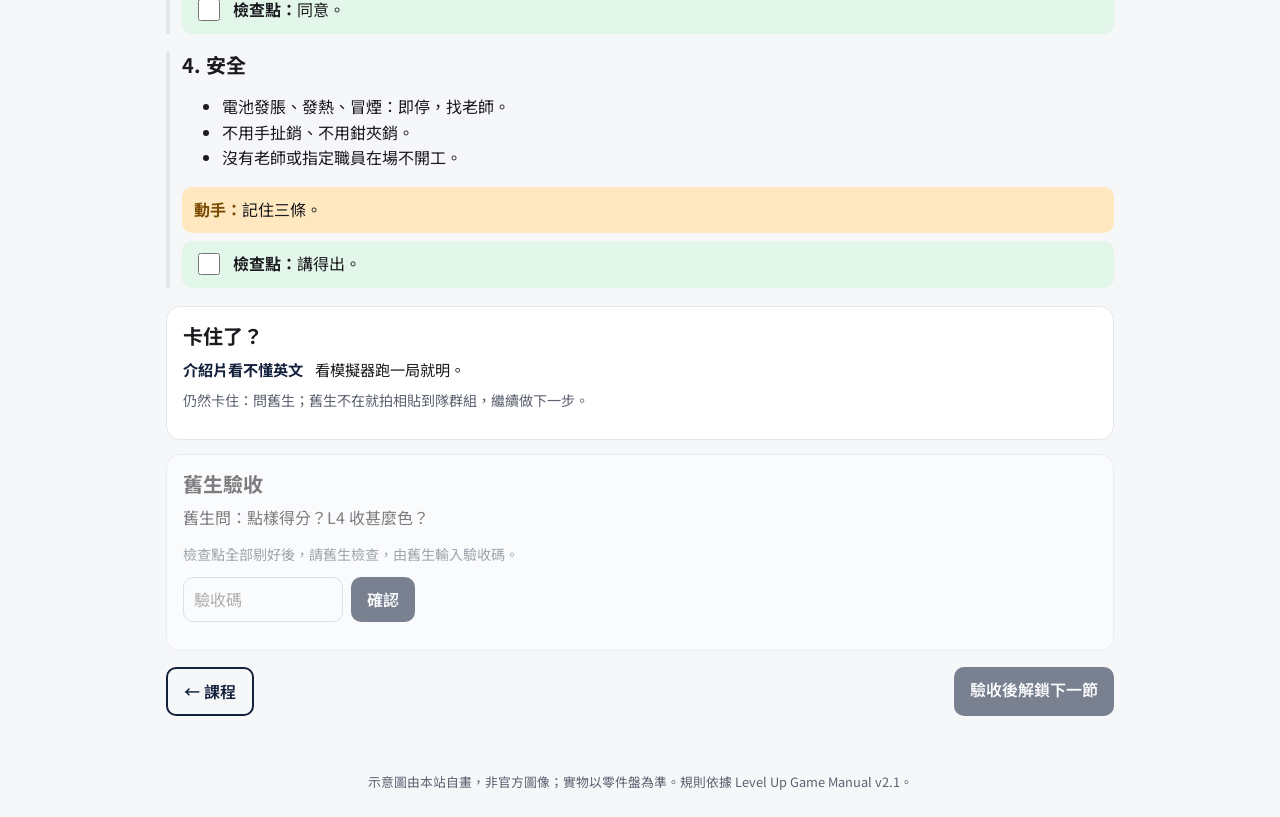
==== commit e515d70c: "第二版：單一學習路線階段 0–7；階段 3 改用官方 Flop 圖紙；更正開關機、配對、角接件、齒輪中心距；修圖；缺件替代表；模擬器手機版面 Co-Authored-By: Claude Fable " ====
--- a/guide.html
+++ b/guide.html
@@ -42,7 +42,7 @@
 <script>
 (function () {
   var S = VQ.store, esc = VQ.esc;
-  var id = new URLSearchParams(location.search).get('id') || 'g1';
+  var id = new URLSearchParams(location.search).get('id') || 's0-1';
   var G = null, gi = 0;
   GUIDE.forEach(function (g, i) { if (g.id === id) { G = g; gi = i; } });
   if (!G) { G = GUIDE[0]; gi = 0; id = G.id; }
@@ -61,10 +61,14 @@
   }
 
   var done = 0;
-  var html = '<span class="phase-tag">圖文自學課 ' + (gi + 1) + '/' + GUIDE.length + '</span><h1>' + esc(G.title) + '</h1>' +
+  var stageName = (STAGES[G.stage] || {}).name || '';
+  var inStage = GUIDE.filter(function (g) { return g.stage === G.stage; });
+  var html = '<span class="phase-tag">階段 ' + G.stage + '　' + esc(stageName) + '　' + (inStage.indexOf(G) + 1) + '/' + inStage.length + '</span><h1>' + esc(G.title) + '</h1>' +
     '<div class="kv"><b>時間</b><span>' + esc(G.time) + '</span><b>需要</b><span>' + esc(G.needs) + '</span></div>' +
     '<div class="progress-bar"><div id="pbar"></div></div><p class="muted" id="ptext"></p>' +
-    '<section class="card"><p>' + esc(G.intro) + '</p><div class="toc">' + G.sections.map(function (s, i) { return '<a href="#s' + i + '">' + esc(s.h) + '</a>'; }).join('') + '</div></section>';
+    '<section class="card"><p>' + esc(G.intro) + '</p>' +
+    (G.official ? '<div class="notice"><b>' + esc(G.official.label) + '：</b>' + esc(G.official.range) + '　<a href="' + esc(G.official.online) + '" target="_blank" rel="noopener">3D 版 ↗</a>　<a href="' + esc(G.official.pdf) + '" target="_blank" rel="noopener">PDF ↗</a><br><span class="small muted">照圖紙砌；本頁只講每段學到甚麼和怎樣檢查。需要 ' + esc(FLOP.kit) + '。</span></div>' : '') +
+    '<div class="toc">' + G.sections.map(function (s, i) { return '<a href="#s' + i + '">' + esc(s.h) + '</a>'; }).join('') + '</div></section>';
 
   G.sections.forEach(function (s, i) {
     var d = S.get(pfx + 'sec' + i, false); if (d) done++;
@@ -72,8 +76,8 @@
     html += '<section class="sec' + (d ? ' done' : '') + '" id="s' + i + '"><h2>' + esc(s.h) + '</h2>';
     if (figs.length) html += '<div class="figrow n' + figs.length + '">' + figs.map(function (f) { return fig(f); }).join('') + '</div>';
     html += photo(s.img);
-    html += '<ul>' + (s.body || []).map(function (b) { return '<li>' + esc(b) + '</li>'; }).join('') + '</ul>';
-    if (s.task) html += '<div class="task"><b>動手：</b>' + esc(s.task) + '</div>';
+    html += '<ul>' + (s.body || []).map(function (b) { return '<li>' + esc(b).replace(/\*\*(.+?)\*\*/g, '<b>$1</b>') + '</li>'; }).join('') + '</ul>';
+    if (s.task) html += '<div class="task"><b>動手：</b>' + esc(s.task) + (s.link ? ' <a class="step-link" href="' + esc(s.link.href) + '"' + (/^https?:/.test(s.link.href) ? ' target="_blank" rel="noopener"' : '') + '>' + esc(s.link.label) + ' ↗</a>' : '') + '</div>';
     html += '<div class="chk"><input type="checkbox" id="c' + i + '" data-i="' + i + '"' + (d ? ' checked' : '') + '><label for="c' + i + '"><b>檢查點：</b>' + esc(s.check) + '</label></div>';
     if (s.wrong) html += '<div class="wrong"><b>做錯了會怎樣：</b><ul style="margin:4px 0 0">' + s.wrong.map(function (w) { return '<li>' + esc(w) + '</li>'; }).join('') + '</ul></div>';
     html += '</section>';
@@ -89,7 +93,7 @@
 
   var next = GUIDE[gi + 1];
   html += '<div class="pager">' + (gi > 0 ? '<a class="btn ghost" href="guide.html?id=' + GUIDE[gi - 1].id + '">← 上一節</a>' : '<a class="btn ghost" href="index.html">← 課程</a>') +
-    (next ? '<a class="btn' + (verified ? '' : ' locked') + '" id="nextbtn" href="guide.html?id=' + next.id + '">' + (verified ? '下一節 →' : '驗收後解鎖下一節') + '</a>' : '<a class="btn" href="index.html">返回課程 →</a>') + '</div>';
+    (next ? '<a class="btn' + (verified ? '' : ' locked') + '" id="nextbtn" href="guide.html?id=' + next.id + '">' + (verified ? '下一節 →' : '驗收後解鎖下一節') + '</a>' : '<a class="btn' + (verified ? '' : ' locked') + '" href="lesson.html?id=1">' + (verified ? '進入階段 6 比賽設計 →' : '驗收後解鎖') + '</a>') + '</div>';
 
   document.getElementById('page').innerHTML = html;
 
--- a/assets/style.css
+++ b/assets/style.css
@@ -155,6 +155,7 @@
 .actions button.drop { background: var(--red); }
 .actions button.load { background: var(--blue); }
 .sim-controls { display: grid; grid-template-columns: 1fr; gap: 12px; margin-top: 10px; }
+@media (max-width: 639px) { #field { max-height: 44vh; width: auto; max-width: 100%; margin: auto; } .sim-controls { position: sticky; bottom: 0; background: var(--bg); padding: 8px 0 10px; z-index: 5; grid-template-columns: 200px 1fr; align-items: center; } .pad { grid-template-columns: repeat(3, 56px); grid-template-rows: repeat(3, 56px); } .actions button { height: 52px; } }
 @media (min-width: 640px) { .sim-controls { grid-template-columns: 220px 1fr; align-items: center; } }
 .sim-config { display: grid; grid-template-columns: repeat(auto-fill, minmax(150px, 1fr)); gap: 8px; }
 .sim-config label { font-size: .85rem; color: var(--muted); display: block; }
